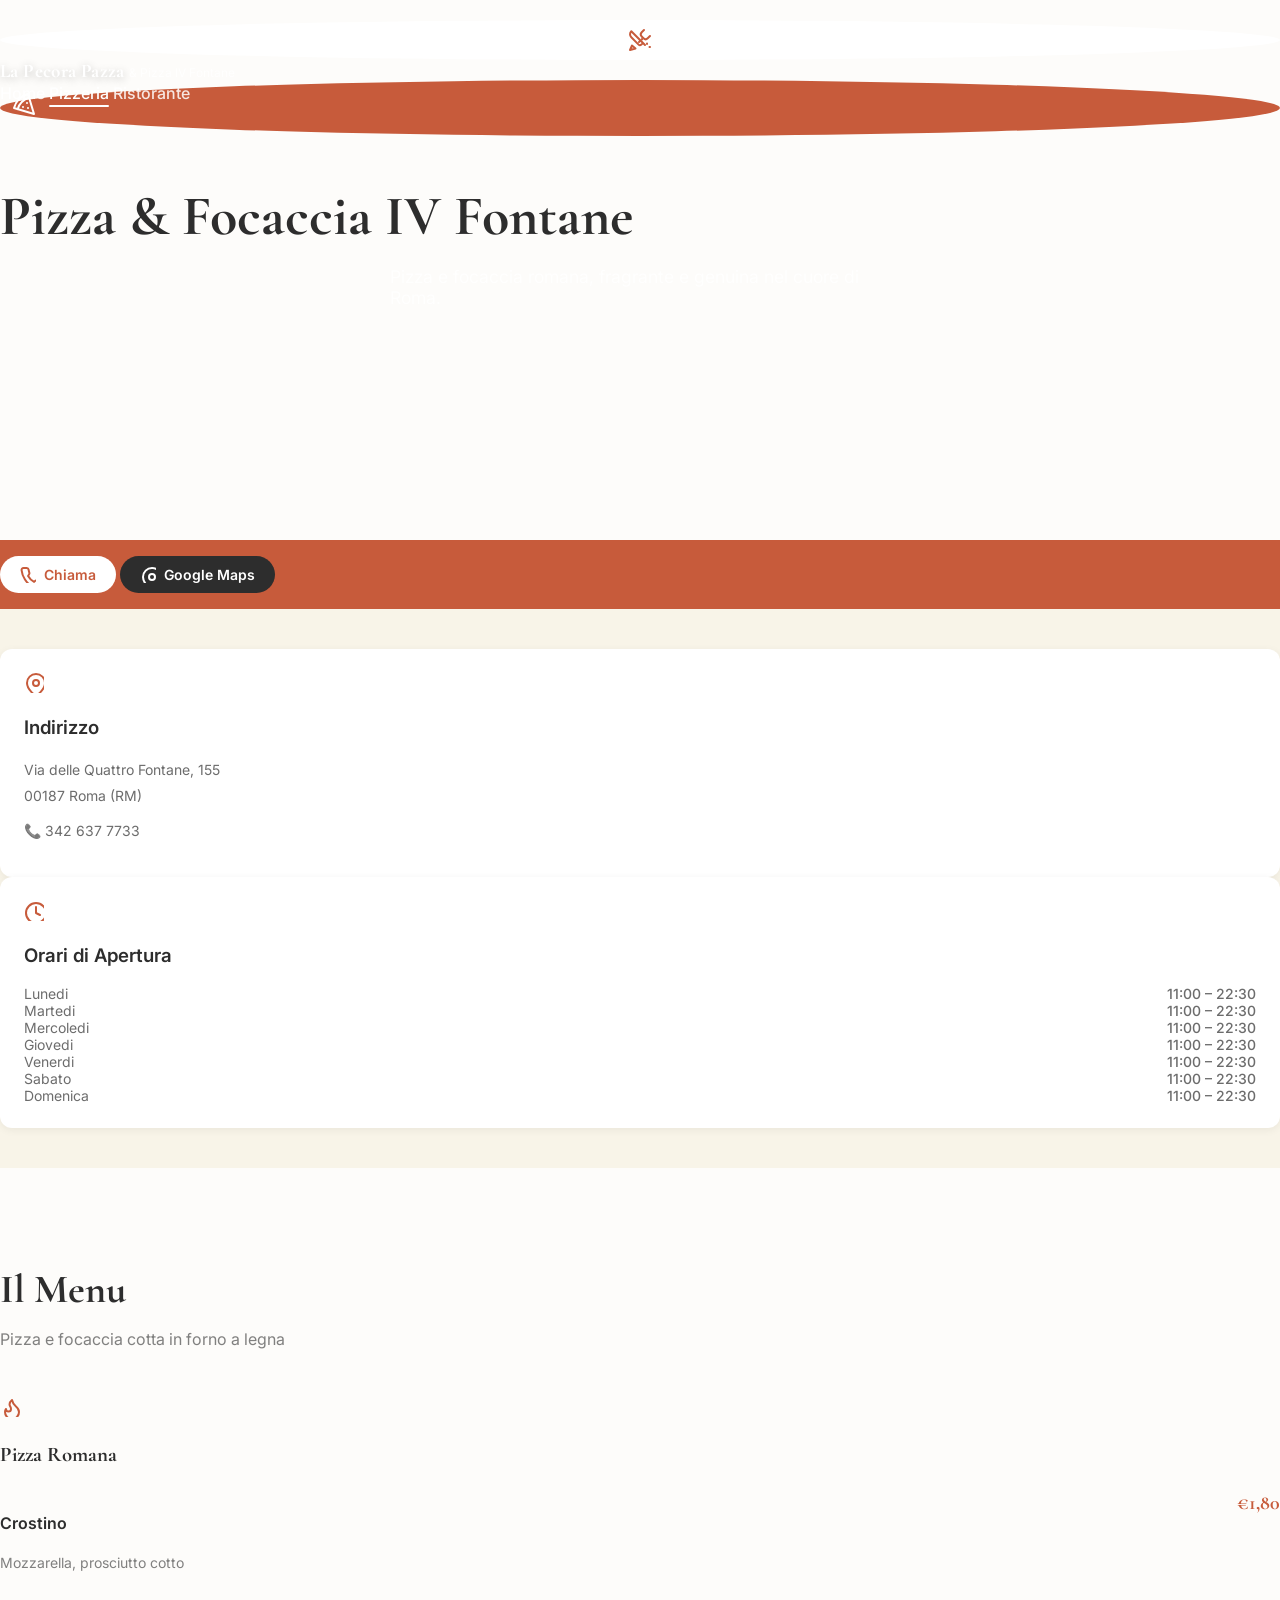
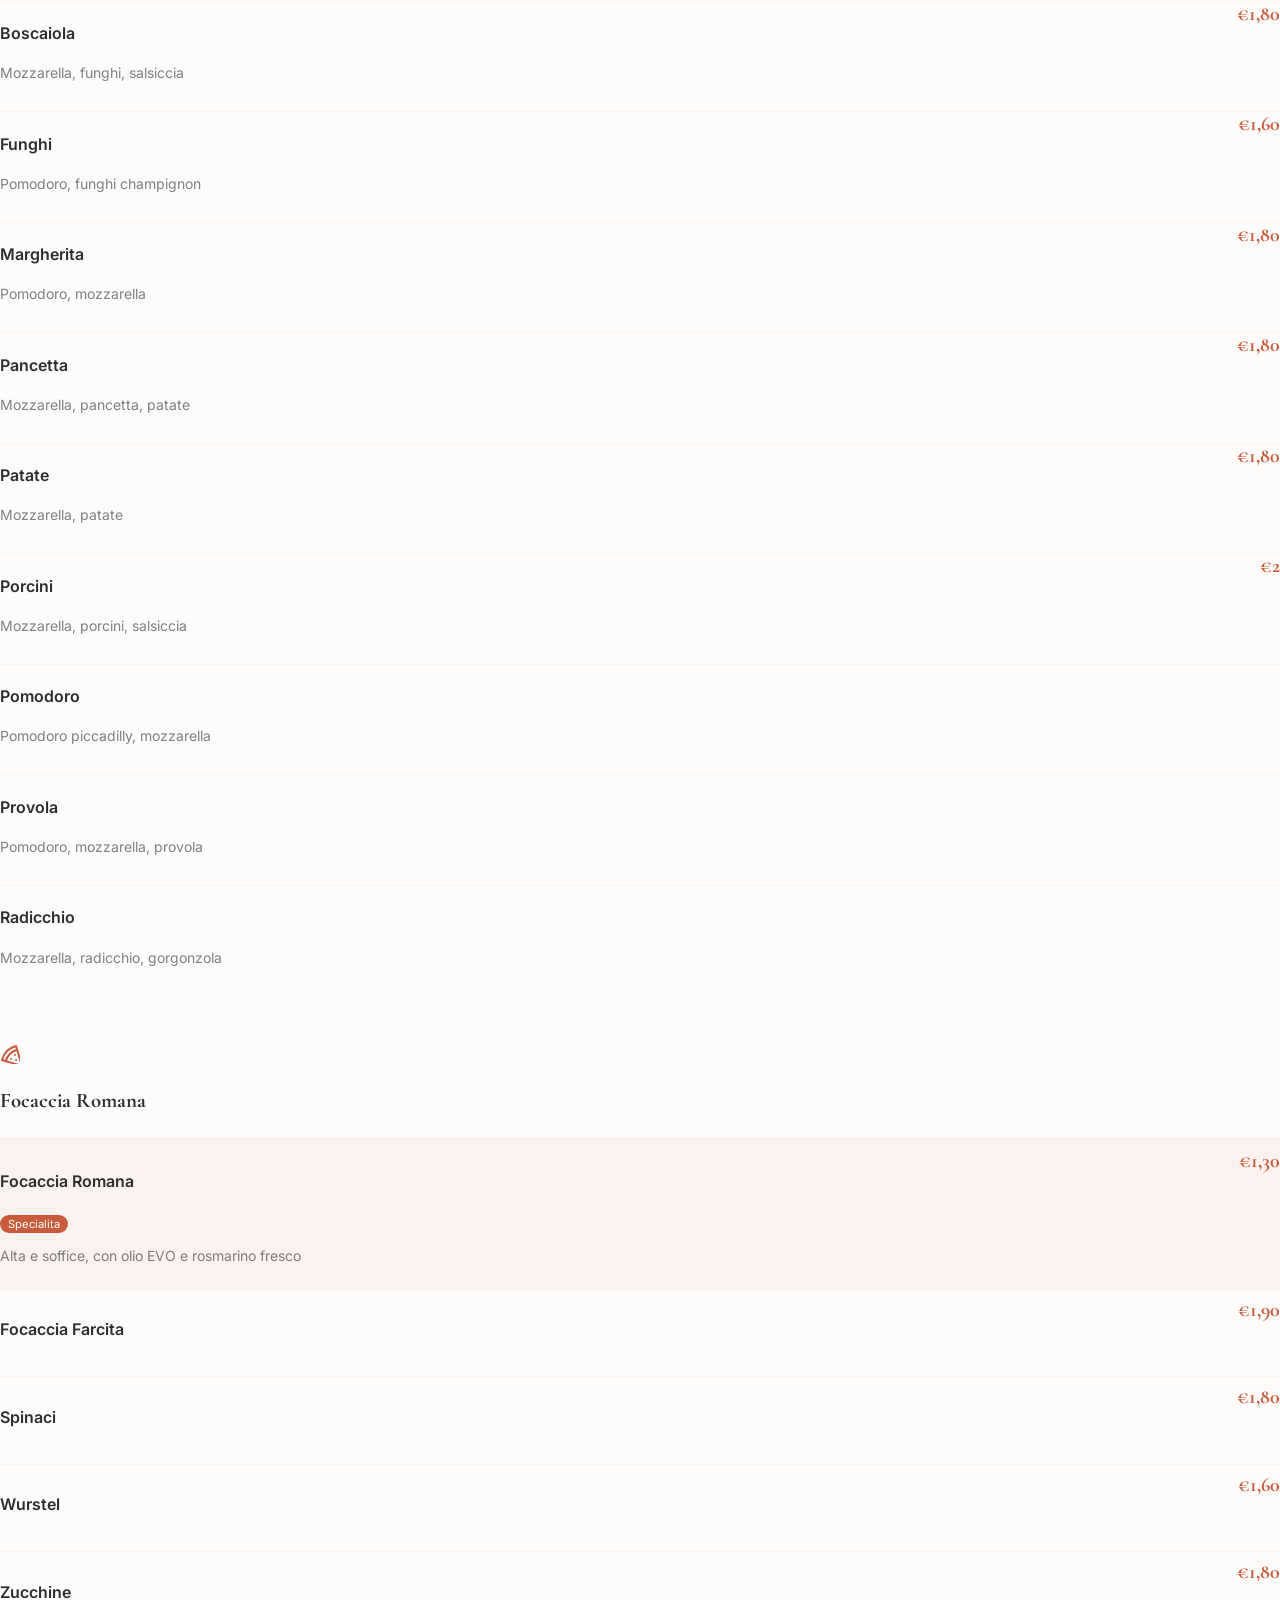
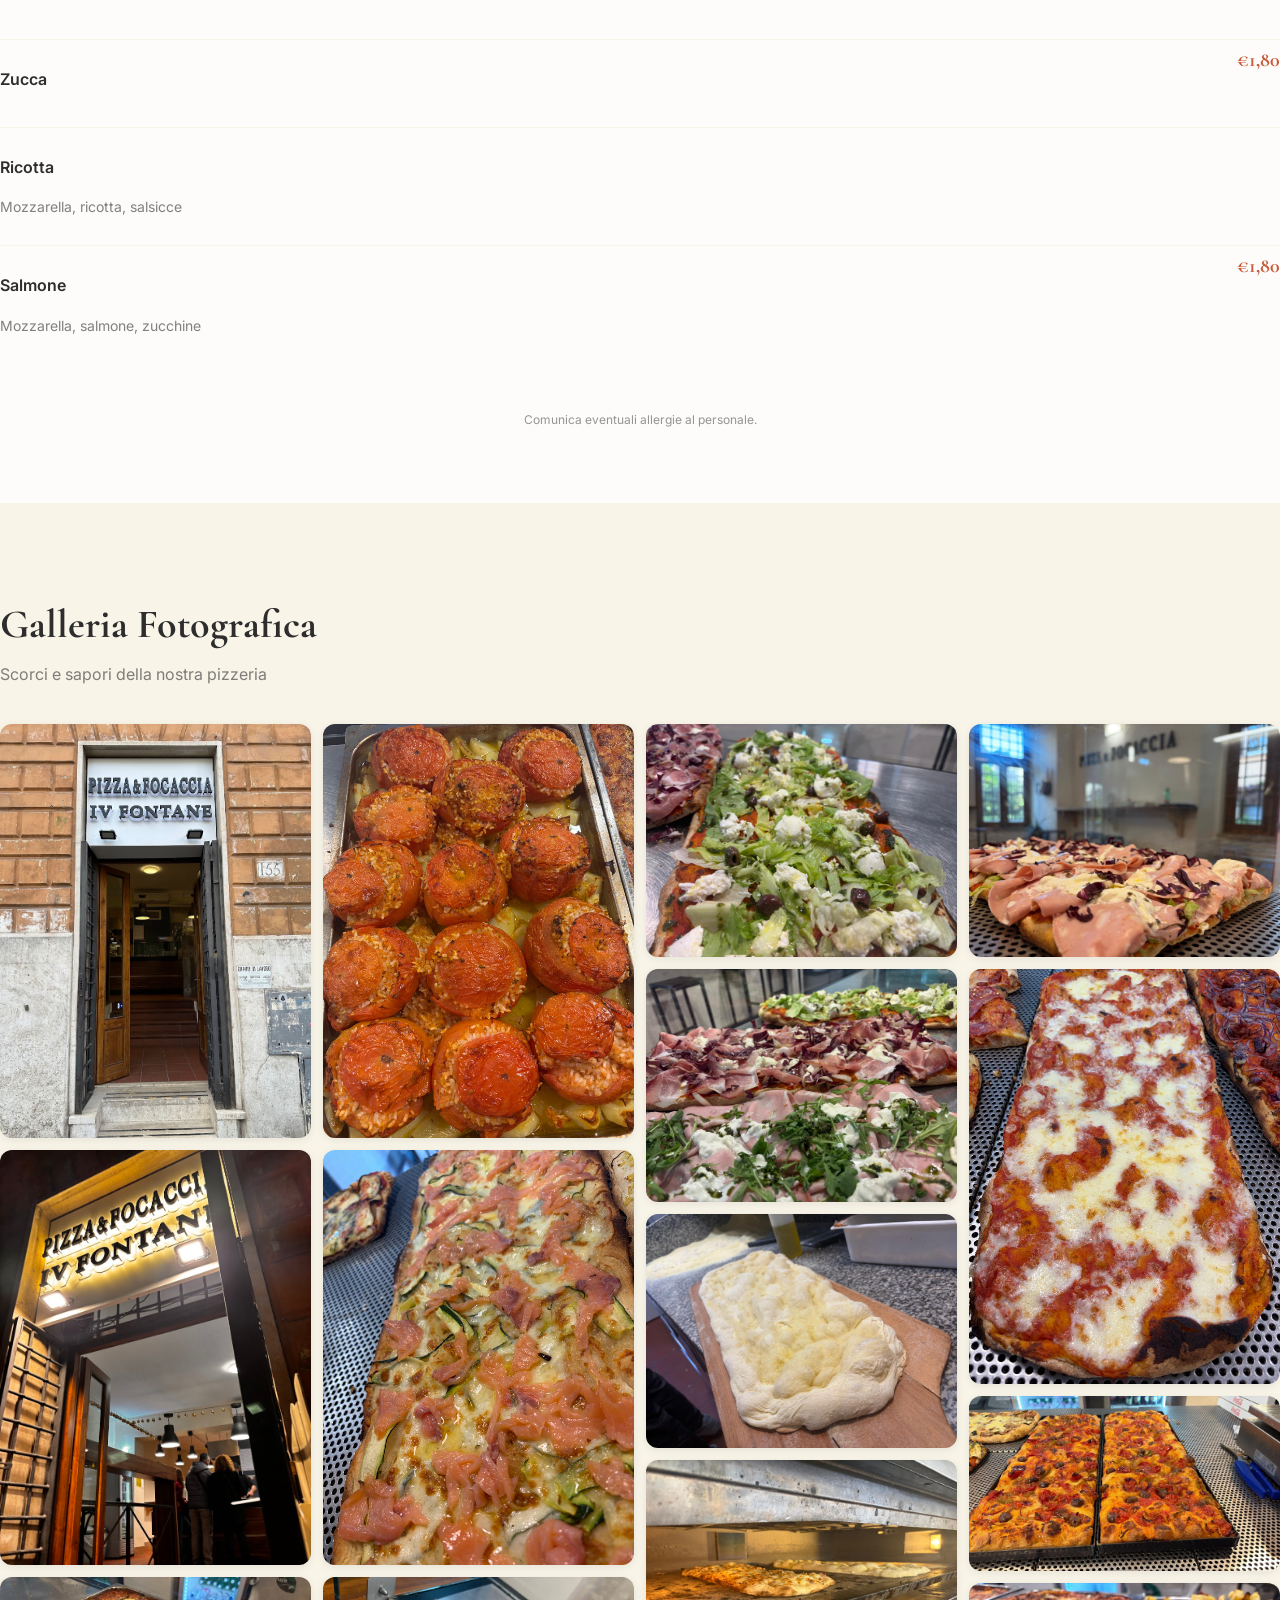
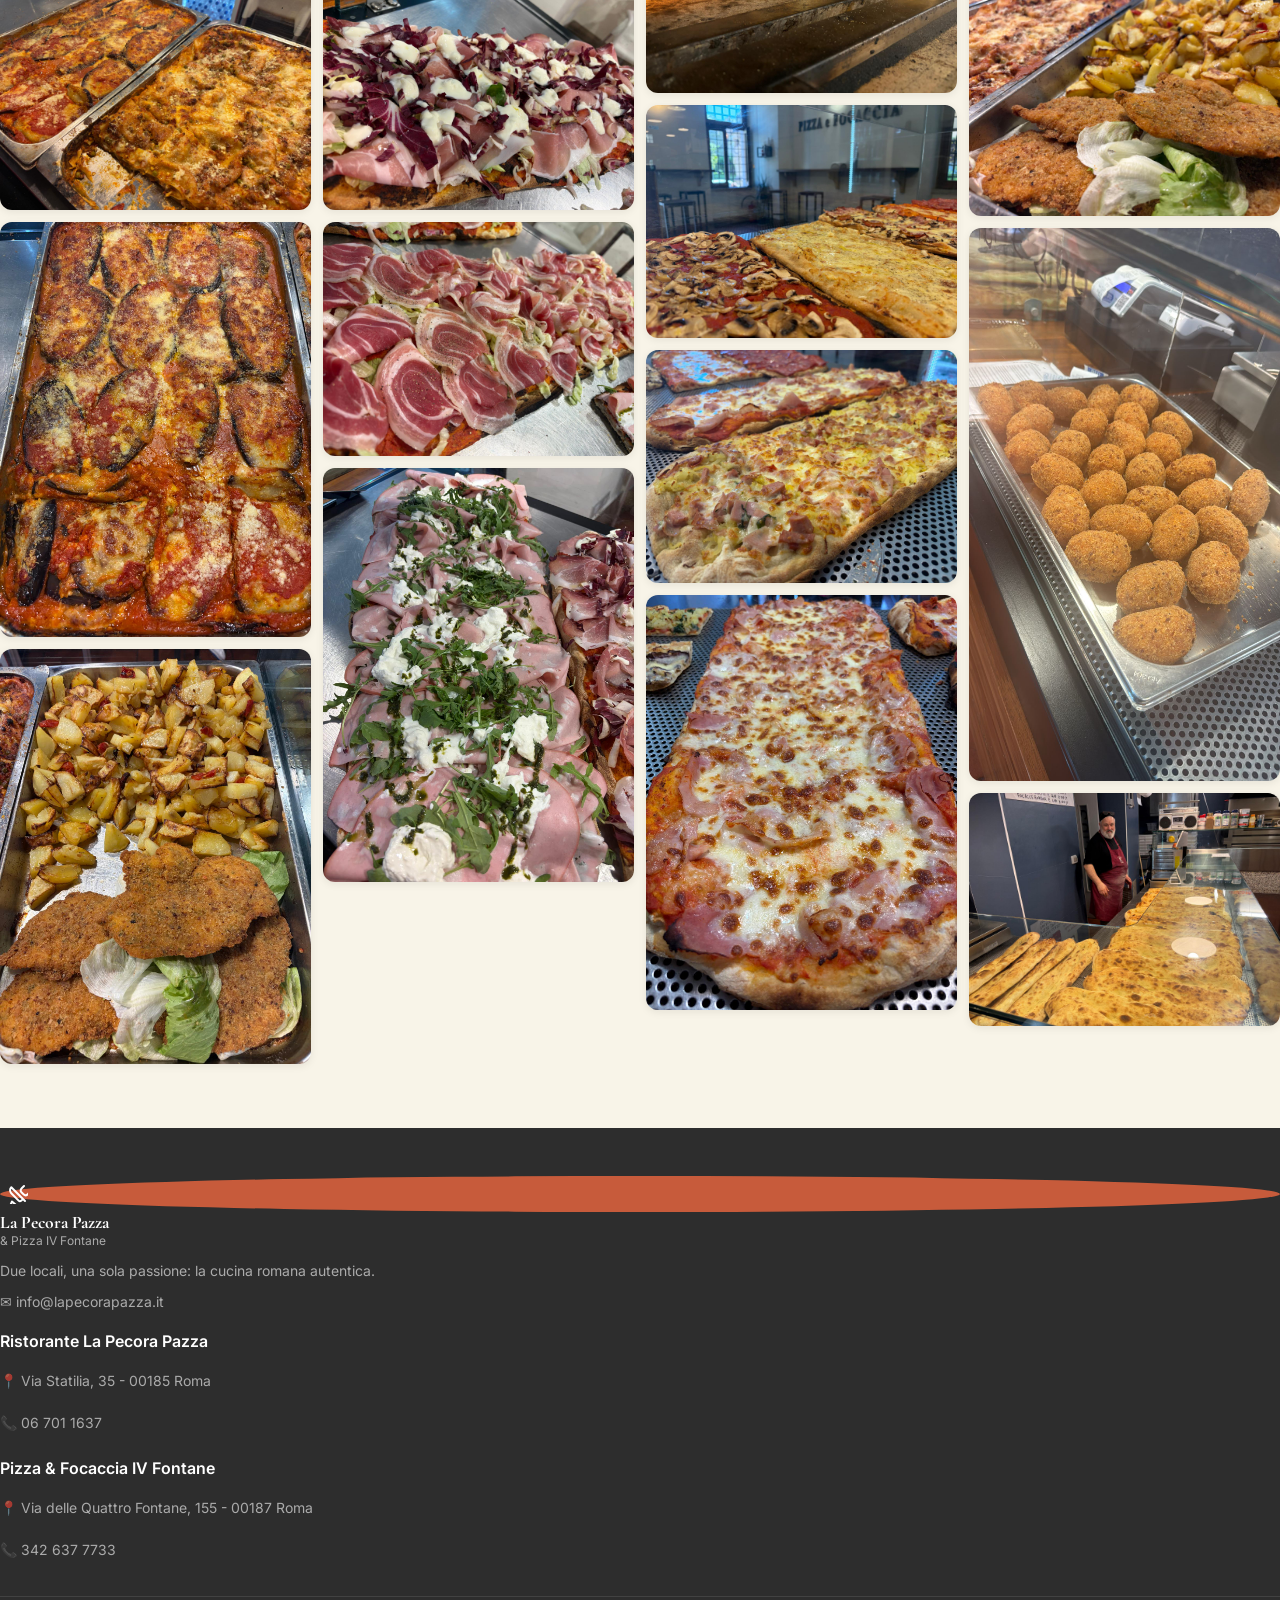
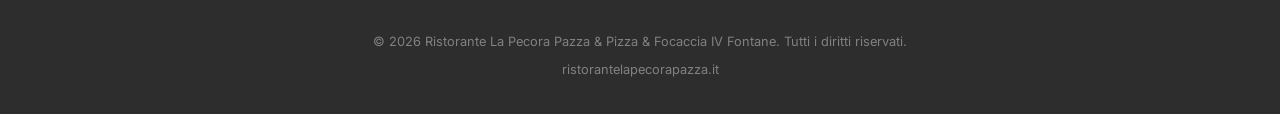
==== pizzeria.html @ 31a7fed6 "Add files via upload" ====
<!DOCTYPE html>
<html lang="it">
<head>
  <meta charset="UTF-8" />
  <meta name="viewport" content="width=device-width, initial-scale=1.0" />
  <meta name="description" content="Pizza & Focaccia IV Fontane - Pizza e focaccia romana nel cuore di Roma, Via delle Quattro Fontane." />
  <title>Pizza & Focaccia IV Fontane - Pizzeria a Roma</title>
  <link rel="preconnect" href="https://fonts.googleapis.com">
  <link rel="preconnect" href="https://fonts.gstatic.com" crossorigin>
  <link href="https://fonts.googleapis.com/css2?family=Cormorant+Garamond:ital,wght@0,400;0,500;0,600;0,700;1,400&family=Inter:wght@300;400;500;600&display=swap" rel="stylesheet">
  <script src="https://cdn.tailwindcss.com"></script>
  <link rel="stylesheet" href="styles.css">

  <style>
    /* Lightbox */
    #lightbox {
      display: none;
      position: fixed;
      inset: 0;
      z-index: 1000;
      background: rgba(0,0,0,0.92);
      align-items: center;
      justify-content: center;
    }
    #lightbox.active { display: flex; }
    #lightbox img {
      max-width: 90vw;
      max-height: 88vh;
      object-fit: contain;
      border-radius: 8px;
      box-shadow: 0 8px 48px rgba(0,0,0,0.6);
      user-select: none;
    }
    #lightbox-close {
      position: absolute;
      top: 20px; right: 24px;
      background: rgba(255,255,255,0.12);
      border: none;
      color: #fff;
      font-size: 1.8rem;
      line-height: 1;
      width: 44px; height: 44px;
      border-radius: 50%;
      cursor: pointer;
      display: flex; align-items: center; justify-content: center;
      transition: background 0.2s;
    }
    #lightbox-close:hover { background: rgba(255,255,255,0.25); }
    #lightbox-prev, #lightbox-next {
      position: absolute;
      top: 50%; transform: translateY(-50%);
      background: rgba(255,255,255,0.12);
      border: none;
      color: #fff;
      font-size: 1.5rem;
      width: 48px; height: 48px;
      border-radius: 50%;
      cursor: pointer;
      display: flex; align-items: center; justify-content: center;
      transition: background 0.2s;
    }
    #lightbox-prev:hover, #lightbox-next:hover { background: rgba(255,255,255,0.25); }
    #lightbox-prev { left: 16px; }
    #lightbox-next { right: 16px; }
    #lightbox-counter {
      position: absolute;
      bottom: 20px; left: 50%; transform: translateX(-50%);
      color: rgba(255,255,255,0.6);
      font-size: 0.85rem;
      font-family: 'Inter', sans-serif;
    }
    .gallery-item { cursor: pointer; }
  </style>
</head>
<body class="flex flex-col min-h-screen">

  <!-- LIGHTBOX -->
  <div id="lightbox" role="dialog" aria-modal="true" aria-label="Immagine ingrandita">
    <button id="lightbox-close" aria-label="Chiudi">&#x2715;</button>
    <button id="lightbox-prev" aria-label="Precedente">&#8592;</button>
    <img id="lightbox-img" src="" alt="Foto galleria pizzeria" />
    <button id="lightbox-next" aria-label="Successiva">&#8594;</button>
    <span id="lightbox-counter"></span>
  </div>

  <!-- HEADER -->
  <header id="site-header">
    <div class="max-w-7xl mx-auto px-4 sm:px-6 lg:px-8">
      <div class="flex items-center justify-between">
        <a href="index.html" class="flex items-center gap-3" style="text-decoration:none;">
          <div class="logo-icon">
            <svg xmlns="http://www.w3.org/2000/svg" width="24" height="24" viewBox="0 0 24 24" fill="none" stroke="currentColor" stroke-width="2" stroke-linecap="round" stroke-linejoin="round"><path d="m16 2-2.3 2.3a3 3 0 0 0 0 4.2l1.8 1.8a3 3 0 0 0 4.2 0L22 8"/><path d="M15 15 3.3 3.3a4.2 4.2 0 0 0 0 6l7.3 7.3c.7.7 2 .7 2.8 0L15 15Zm0 0 2 2"/><path d="m2 22 5.5-1.5L4 17.5 2 22Z"/><path d="M14 11.5V11"/><path d="M19 16v-.5"/><path d="M22 19h-.5"/><path d="m12 13-1 1"/></svg>
          </div>
          <div class="flex flex-col">
            <span class="header-logo-text">La Pecora Pazza</span>
            <span class="header-logo-sub">& Pizza IV Fontane</span>
          </div>
        </a>
        <nav id="desktop-nav" class="flex items-center gap-8">
          <a href="index.html" class="nav-link">Home</a>
          <a href="pizzeria.html" class="nav-link active">Pizzeria</a>
          <a href="ristorante.html" class="nav-link">Ristorante</a>
        </nav>
        <button id="menu-toggle" aria-label="Menu">
          <svg id="icon-menu" xmlns="http://www.w3.org/2000/svg" width="24" height="24" fill="none" stroke="currentColor" stroke-width="2" stroke-linecap="round" stroke-linejoin="round"><line x1="3" y1="12" x2="21" y2="12"/><line x1="3" y1="6" x2="21" y2="6"/><line x1="3" y1="18" x2="21" y2="18"/></svg>
          <svg id="icon-close" xmlns="http://www.w3.org/2000/svg" width="24" height="24" fill="none" stroke="currentColor" stroke-width="2" stroke-linecap="round" stroke-linejoin="round" style="display:none;"><line x1="18" y1="6" x2="6" y2="18"/><line x1="6" y1="6" x2="18" y2="18"/></svg>
        </button>
      </div>
      <div id="mobile-menu">
        <a href="index.html" class="mobile-nav-link">Home</a>
        <a href="pizzeria.html" class="mobile-nav-link active">Pizzeria</a>
        <a href="ristorante.html" class="mobile-nav-link">Ristorante</a>
      </div>
    </div>
  </header>

  <main class="flex-1">

    <!-- HERO -->
    <section class="relative flex items-center justify-center overflow-hidden" style="min-height:60vh;">
      <div class="absolute inset-0" style="background-image:url('pizzeria_header.jpeg'); background-size:cover; background-position:center;">
        <div class="absolute inset-0" style="background:linear-gradient(to bottom, rgba(0,0,0,0.6), rgba(0,0,0,0.4), rgba(0,0,0,0.7));"></div>
      </div>
      <div class="relative z-10 max-w-4xl mx-auto px-4 text-center text-white" style="padding-top:80px;">
        <div class="flex justify-center" style="margin-bottom:16px;">
          <div style="padding:12px; border-radius:50%; background:var(--color-terracotta);">
            <svg xmlns="http://www.w3.org/2000/svg" width="28" height="28" fill="none" stroke="#fff" stroke-width="2" stroke-linecap="round" stroke-linejoin="round"><path d="M15 11h.01"/><path d="M11 15h.01"/><path d="M16 16h.01"/><path d="m2 16 20 6-6-20A20 20 0 0 0 2 16"/><path d="M5.71 17.11a17.04 17.04 0 0 1 11.4-11.4"/></svg>
          </div>
        </div>
        <h1 class="font-serif" style="font-size:clamp(2rem,5vw,3.5rem); font-weight:700; margin-bottom:16px;">
          Pizza & Focaccia IV Fontane
        </h1>
        <p style="font-size:1.1rem; color:rgba(255,255,255,0.8); max-width:500px; margin:0 auto;">
          Pizza e focaccia romana, fragrante e genuina nel cuore di Roma.
        </p>
      </div>
    </section>

    <!-- CTA BAR -->
    <div class="cta-bar-terracotta">
      <div class="max-w-7xl mx-auto px-4 flex flex-wrap justify-center gap-3">
        <a href="tel:+393426377733" class="btn-white-terracotta">
          <svg xmlns="http://www.w3.org/2000/svg" width="16" height="16" fill="none" stroke="currentColor" stroke-width="2" stroke-linecap="round" stroke-linejoin="round"><path d="M22 16.92v3a2 2 0 0 1-2.18 2 19.79 19.79 0 0 1-8.63-3.07A19.5 19.5 0 0 1 4.69 12 19.79 19.79 0 0 1 1.61 3.38 2 2 0 0 1 3.6 1h3a2 2 0 0 1 2 1.72 12.84 12.84 0 0 0 .7 2.81 2 2 0 0 1-.45 2.11L8.09 8.91a16 16 0 0 0 6 6l.79-.79a2 2 0 0 1 2.11-.45 12.84 12.84 0 0 0 2.81.7A2 2 0 0 1 22 16.92z"/></svg>
          Chiama
        </a>
        <a href="https://share.google/r3kyGWiolQB4lEttc" target="_blank" rel="noopener noreferrer" class="btn-dark">
          <svg xmlns="http://www.w3.org/2000/svg" width="16" height="16" fill="none" stroke="currentColor" stroke-width="2" stroke-linecap="round" stroke-linejoin="round"><path d="M21 10c0 7-9 13-9 13s-9-6-9-13a9 9 0 0 1 18 0z"/><circle cx="12" cy="10" r="3"/></svg>
          Google Maps
        </a>
      </div>
    </div>

    <!-- INFO -->
    <section style="padding:40px 0; background:var(--color-cream);">
      <div class="max-w-4xl mx-auto px-4">
        <div class="grid sm:grid-cols-2 gap-6">
          <div class="info-card">
            <div class="flex items-center gap-3" style="margin-bottom:12px;">
              <svg xmlns="http://www.w3.org/2000/svg" width="20" height="20" fill="none" stroke="var(--color-terracotta)" stroke-width="2" stroke-linecap="round" stroke-linejoin="round"><path d="M21 10c0 7-9 13-9 13s-9-6-9-13a9 9 0 0 1 18 0z"/><circle cx="12" cy="10" r="3"/></svg>
              <h3 style="font-weight:600; color:var(--color-charcoal);">Indirizzo</h3>
            </div>
            <p style="color:rgba(45,45,45,0.7); font-size:0.875rem; line-height:1.8;">
              Via delle Quattro Fontane, 155<br>00187 Roma (RM)
            </p>
            <p style="color:rgba(45,45,45,0.7); font-size:0.875rem; margin-top:8px;">
              &#128222; 342 637 7733
            </p>
          </div>
          <div class="info-card">
            <div class="flex items-center gap-3" style="margin-bottom:12px;">
              <svg xmlns="http://www.w3.org/2000/svg" width="20" height="20" fill="none" stroke="var(--color-terracotta)" stroke-width="2" stroke-linecap="round" stroke-linejoin="round"><circle cx="12" cy="12" r="10"/><polyline points="12 6 12 12 16 14"/></svg>
              <h3 style="font-weight:600; color:var(--color-charcoal);">Orari di Apertura</h3>
            </div>
            <div style="font-size:0.875rem;">
              <div class="orari-row"><span>Lunedi</span><span style="font-weight:500;">11:00 – 22:30</span></div>
              <div class="orari-row"><span>Martedi</span><span style="font-weight:500;">11:00 – 22:30</span></div>
              <div class="orari-row"><span>Mercoledi</span><span style="font-weight:500;">11:00 – 22:30</span></div>
              <div class="orari-row"><span>Giovedi</span><span style="font-weight:500;">11:00 – 22:30</span></div>
              <div class="orari-row"><span>Venerdi</span><span style="font-weight:500;">11:00 – 22:30</span></div>
              <div class="orari-row"><span>Sabato</span><span style="font-weight:500;">11:00 – 22:30</span></div>
              <div class="orari-row"><span>Domenica</span><span style="font-weight:500;">11:00 – 22:30</span></div>
            </div>
          </div>
        </div>
      </div>
    </section>

    <!-- MENU -->
    <section style="padding:64px 0;">
      <div class="max-w-4xl mx-auto px-4">
        <div class="text-center" style="margin-bottom:48px;">
          <h2 class="font-serif" style="font-size:clamp(1.8rem,4vw,2.5rem); font-weight:700; color:var(--color-charcoal); margin-bottom:8px;">Il Menu</h2>
          <p style="color:rgba(45,45,45,0.6);">Pizza e focaccia cotta in forno a legna</p>
        </div>

        <!-- Pizze Classiche -->
        <div style="margin-bottom:48px;">
          <div class="flex items-center gap-2" style="margin-bottom:24px;">
            <svg xmlns="http://www.w3.org/2000/svg" width="20" height="20" fill="none" stroke="var(--color-terracotta)" stroke-width="2" stroke-linecap="round" stroke-linejoin="round"><path d="M8.5 14.5A2.5 2.5 0 0 0 11 12c0-1.38-.5-2-1-3-1.072-2.143-.224-4.054 2-6 .5 2.5 2 4.9 4 6.5 2 1.6 3 3.5 3 5.5a7 7 0 1 1-14 0c0-1.153.433-2.294 1-3a2.5 2.5 0 0 0 2.5 2.5z"/></svg>
            <h3 class="font-serif" style="font-size:1.3rem; font-weight:700; color:var(--color-charcoal);">Pizza Romana</h3>
          </div>
          <div style="display:flex; flex-direction:column; gap:0;">
            <div class="menu-item"><div style="flex:1; padding-right:16px;"><h4 style="font-weight:600; color:var(--color-charcoal);">Crostino</h4><p style="color:rgba(45,45,45,0.6); font-size:0.875rem;">Mozzarella, prosciutto cotto</p></div><span class="menu-price-terracotta">€1,80</span></div>
            <div class="menu-item"><div style="flex:1; padding-right:16px;"><h4 style="font-weight:600; color:var(--color-charcoal);">Boscaiola</h4><p style="color:rgba(45,45,45,0.6); font-size:0.875rem;">Mozzarella, funghi, salsiccia</p></div><span class="menu-price-terracotta">€1,80</span></div>
            <div class="menu-item"><div style="flex:1; padding-right:16px;"><h4 style="font-weight:600; color:var(--color-charcoal);">Funghi</h4><p style="color:rgba(45,45,45,0.6); font-size:0.875rem;">Pomodoro, funghi champignon</p></div><span class="menu-price-terracotta">€1,60</span></div>
            <div class="menu-item"><div style="flex:1; padding-right:16px;"><h4 style="font-weight:600; color:var(--color-charcoal);">Margherita</h4><p style="color:rgba(45,45,45,0.6); font-size:0.875rem;">Pomodoro, mozzarella</p></div><span class="menu-price-terracotta">€1,80</span></div>
            <div class="menu-item"><div style="flex:1; padding-right:16px;"><h4 style="font-weight:600; color:var(--color-charcoal);">Pancetta</h4><p style="color:rgba(45,45,45,0.6); font-size:0.875rem;">Mozzarella, pancetta, patate</p></div><span class="menu-price-terracotta">€1,80</span></div>
            <div class="menu-item"><div style="flex:1; padding-right:16px;"><h4 style="font-weight:600; color:var(--color-charcoal);">Patate</h4><p style="color:rgba(45,45,45,0.6); font-size:0.875rem;">Mozzarella, patate</p></div><span class="menu-price-terracotta">€1,80</span></div>
            <div class="menu-item"><div style="flex:1; padding-right:16px;"><h4 style="font-weight:600; color:var(--color-charcoal);">Porcini</h4><p style="color:rgba(45,45,45,0.6); font-size:0.875rem;">Mozzarella, porcini, salsiccia</p></div><span class="menu-price-terracotta">€2</span></div>
            <div class="menu-item"><div style="flex:1; padding-right:16px;"><h4 style="font-weight:600; color:var(--color-charcoal);">Pomodoro</h4><p style="color:rgba(45,45,45,0.6); font-size:0.875rem;">Pomodoro piccadilly, mozzarella</p></div><span class="menu-price-terracotta"></span></div>
            <div class="menu-item"><div style="flex:1; padding-right:16px;"><h4 style="font-weight:600; color:var(--color-charcoal);">Provola</h4><p style="color:rgba(45,45,45,0.6); font-size:0.875rem;">Pomodoro, mozzarella, provola</p></div><span class="menu-price-terracotta"></span></div>
            <div class="menu-item" style="border-bottom:none;"><div style="flex:1; padding-right:16px;"><h4 style="font-weight:600; color:var(--color-charcoal);">Radicchio</h4><p style="color:rgba(45,45,45,0.6); font-size:0.875rem;">Mozzarella, radicchio, gorgonzola</p></div><span class="menu-price-terracotta"></span></div>
          </div>
        </div>

        <!-- Focaccia Romana -->
        <div style="margin-bottom:48px;">
          <div class="flex items-center gap-2" style="margin-bottom:24px;">
            <svg xmlns="http://www.w3.org/2000/svg" width="20" height="20" fill="none" stroke="var(--color-terracotta)" stroke-width="2" stroke-linecap="round" stroke-linejoin="round"><path d="M15 11h.01"/><path d="M11 15h.01"/><path d="M16 16h.01"/><path d="m2 16 20 6-6-20A20 20 0 0 0 2 16"/><path d="M5.71 17.11a17.04 17.04 0 0 1 11.4-11.4"/></svg>
            <h3 class="font-serif" style="font-size:1.3rem; font-weight:700; color:var(--color-charcoal);">Focaccia Romana</h3>
          </div>
          <div style="display:flex; flex-direction:column; gap:8px;">
            <div class="menu-item-highlight terracotta-bg">
              <div style="flex:1; padding-right:16px;">
                <div class="flex items-center gap-2" style="margin-bottom:2px;"><h4 style="font-weight:600; color:var(--color-charcoal);">Focaccia Romana</h4><span class="badge-terracotta">Specialita</span></div>
                <p style="color:rgba(45,45,45,0.6); font-size:0.875rem;">Alta e soffice, con olio EVO e rosmarino fresco</p>
              </div>
              <span class="menu-price-terracotta">€1,30</span>
            </div>
            <div class="menu-item"><div style="flex:1; padding-right:16px;"><h4 style="font-weight:600; color:var(--color-charcoal);">Focaccia Farcita</h4><p style="color:rgba(45,45,45,0.6); font-size:0.875rem;"></p></div><span class="menu-price-terracotta">€1,90</span></div>
            <div class="menu-item"><div style="flex:1; padding-right:16px;"><h4 style="font-weight:600; color:var(--color-charcoal);">Spinaci</h4><p style="color:rgba(45,45,45,0.6); font-size:0.875rem;"></p></div><span class="menu-price-terracotta">€1,80</span></div>
            <div class="menu-item"><div style="flex:1; padding-right:16px;"><h4 style="font-weight:600; color:var(--color-charcoal);">Wurstel</h4><p style="color:rgba(45,45,45,0.6); font-size:0.875rem;"></p></div><span class="menu-price-terracotta">€1,60</span></div>
            <div class="menu-item"><div style="flex:1; padding-right:16px;"><h4 style="font-weight:600; color:var(--color-charcoal);">Zucchine</h4><p style="color:rgba(45,45,45,0.6); font-size:0.875rem;"></p></div><span class="menu-price-terracotta">€1,80</span></div>
            <div class="menu-item"><div style="flex:1; padding-right:16px;"><h4 style="font-weight:600; color:var(--color-charcoal);">Zucca</h4><p style="color:rgba(45,45,45,0.6); font-size:0.875rem;"></p></div><span class="menu-price-terracotta">€1,80</span></div>
            <div class="menu-item"><div style="flex:1; padding-right:16px;"><h4 style="font-weight:600; color:var(--color-charcoal);">Ricotta</h4><p style="color:rgba(45,45,45,0.6); font-size:0.875rem;">Mozzarella, ricotta, salsicce</p></div><span class="menu-price-terracotta"></span></div>
            <div class="menu-item" style="border-bottom:none;"><div style="flex:1; padding-right:16px;"><h4 style="font-weight:600; color:var(--color-charcoal);">Salmone</h4><p style="color:rgba(45,45,45,0.6); font-size:0.875rem;">Mozzarella, salmone, zucchine</p></div><span class="menu-price-terracotta">€1,80</span></div>
          </div>
        </div>

       

        <p style="text-align:center; color:rgba(45,45,45,0.5); margin-top:40px; font-size:0.75rem;">
          Comunica eventuali allergie al personale.
        </p>
      </div>
    </section>

    <!-- PHOTO GALLERY -->
    <section style="padding:64px 0; background:var(--color-cream);">
      <div class="max-w-6xl mx-auto px-4 sm:px-6 lg:px-8">
        <div class="text-center" style="margin-bottom:40px;">
          <h2 class="font-serif" style="font-size:clamp(1.8rem,4vw,2.5rem); font-weight:700; color:var(--color-charcoal); margin-bottom:8px;">
            Galleria Fotografica
          </h2>
          <p style="color:rgba(45,45,45,0.6);">Scorci e sapori della nostra pizzeria</p>
        </div>

        <div class="gallery-grid" id="gallery">
          <div class="gallery-item" data-index="0"><img src="pizzeria_1.jpeg" alt="Pizzeria IV Fontane - foto 1" loading="lazy"></div>
          <div class="gallery-item" data-index="1"><img src="pizzeria_2.jpeg" alt="Pizzeria IV Fontane - foto 2" loading="lazy"></div>
          <div class="gallery-item" data-index="2"><img src="pizzeria_3.jpeg" alt="Pizzeria IV Fontane - foto 3" loading="lazy"></div>
          <div class="gallery-item" data-index="3"><img src="pizzeria_4.jpeg" alt="Pizzeria IV Fontane - foto 4" loading="lazy"></div>
          <div class="gallery-item" data-index="4"><img src="pizzeria_5.jpeg" alt="Pizzeria IV Fontane - foto 5" loading="lazy"></div>
          <div class="gallery-item" data-index="5"><img src="pizzeria_6.jpeg" alt="Pizzeria IV Fontane - foto 6" loading="lazy"></div>
          <div class="gallery-item" data-index="6"><img src="pizzeria_7.jpeg" alt="Pizzeria IV Fontane - foto 7" loading="lazy"></div>
          <div class="gallery-item" data-index="7"><img src="pizzeria_8.jpeg" alt="Pizzeria IV Fontane - foto 8" loading="lazy"></div>
          <div class="gallery-item" data-index="8"><img src="pizzeria_9.jpeg" alt="Pizzeria IV Fontane - foto 9" loading="lazy"></div>
          <div class="gallery-item" data-index="9"><img src="pizzeria_10.jpeg" alt="Pizzeria IV Fontane - foto 10" loading="lazy"></div>
          <div class="gallery-item" data-index="10"><img src="pizzeria_11.jpeg" alt="Pizzeria IV Fontane - foto 11" loading="lazy"></div>
          <div class="gallery-item" data-index="11"><img src="pizzeria_12.jpeg" alt="Pizzeria IV Fontane - foto 12" loading="lazy"></div>
          <div class="gallery-item" data-index="12"><img src="pizzeria_13.jpeg" alt="Pizzeria IV Fontane - foto 13" loading="lazy"></div>
          <div class="gallery-item" data-index="13"><img src="pizzeria_14.jpeg" alt="Pizzeria IV Fontane - foto 14" loading="lazy"></div>
          <div class="gallery-item" data-index="14"><img src="pizzeria_15.jpeg" alt="Pizzeria IV Fontane - foto 15" loading="lazy"></div>
          <div class="gallery-item" data-index="15"><img src="pizzeria_16.jpeg" alt="Pizzeria IV Fontane - foto 16" loading="lazy"></div>
          <div class="gallery-item" data-index="16"><img src="pizzeria_17.jpeg" alt="Pizzeria IV Fontane - foto 17" loading="lazy"></div>
          <div class="gallery-item" data-index="17"><img src="pizzeria_18.jpeg" alt="Pizzeria IV Fontane - foto 18" loading="lazy"></div>
          <div class="gallery-item" data-index="18"><img src="pizzeria_19.jpeg" alt="Pizzeria IV Fontane - foto 19" loading="lazy"></div>
          <div class="gallery-item" data-index="19"><img src="pizzeria_20.jpeg" alt="Pizzeria IV Fontane - foto 20" loading="lazy"></div>
          <div class="gallery-item" data-index="20"><img src="pizzeria_21.jpeg" alt="Pizzeria IV Fontane - foto 21" loading="lazy"></div>
          <div class="gallery-item" data-index="21"><img src="pizzeria_22.jpeg" alt="Pizzeria IV Fontane - foto 22" loading="lazy"></div>
          <div class="gallery-item" data-index="22"><img src="pizzeria_23.jpeg" alt="Pizzeria IV Fontane - foto 23" loading="lazy"></div>
        </div>
      </div>
    </section>

  </main>

  <!-- FOOTER -->
  <footer style="padding:48px 0 24px;">
    <div class="max-w-7xl mx-auto px-4 sm:px-6 lg:px-8">
      <div class="grid md:grid-cols-3 gap-8" style="margin-bottom:32px;">
        <div>
          <a href="index.html" class="flex items-center gap-3" style="text-decoration:none; margin-bottom:16px;">
            <div style="padding:8px; border-radius:50%; background:var(--color-terracotta); display:flex;">
              <svg xmlns="http://www.w3.org/2000/svg" width="20" height="20" fill="none" stroke="#fff" stroke-width="2" stroke-linecap="round" stroke-linejoin="round"><path d="m16 2-2.3 2.3a3 3 0 0 0 0 4.2l1.8 1.8a3 3 0 0 0 4.2 0L22 8"/><path d="M15 15 3.3 3.3a4.2 4.2 0 0 0 0 6l7.3 7.3c.7.7 2 .7 2.8 0L15 15Zm0 0 2 2"/><path d="m2 22 5.5-1.5L4 17.5 2 22Z"/></svg>
            </div>
            <div>
              <div class="font-serif" style="font-size:1.1rem; font-weight:700; color:#fff;">La Pecora Pazza</div>
              <div style="font-size:0.75rem; color:rgba(255,255,255,0.6);">& Pizza IV Fontane</div>
            </div>
          </a>
          <p style="color:rgba(255,255,255,0.6); font-size:0.875rem; margin-bottom:8px;">Due locali, una sola passione: la cucina romana autentica.</p>
          <p style="color:rgba(255,255,255,0.6); font-size:0.875rem;">&#9993; info@lapecorapazza.it</p>
        </div>
        <div>
          <h4 style="font-weight:600; color:#fff; margin-bottom:16px;">Ristorante La Pecora Pazza</h4>
          <div style="color:rgba(255,255,255,0.6); font-size:0.875rem; line-height:2;">
            <p>&#128205; Via Statilia, 35 - 00185 Roma</p>
            <p>&#128222; 06 701 1637</p>
          </div>
        </div>
        <div>
          <h4 style="font-weight:600; color:#fff; margin-bottom:16px;">Pizza & Focaccia IV Fontane</h4>
          <div style="color:rgba(255,255,255,0.6); font-size:0.875rem; line-height:2;">
            <p>&#128205; Via delle Quattro Fontane, 155 - 00187 Roma</p>
            <p>&#128222; 342 637 7733</p>
          </div>
        </div>
      </div>
      <div style="border-top:1px solid rgba(255,255,255,0.1); padding-top:24px; text-align:center; color:rgba(255,255,255,0.4); font-size:0.8rem;">
        <p>&copy; <span id="year"></span> Ristorante La Pecora Pazza & Pizza & Focaccia IV Fontane. Tutti i diritti riservati.</p>
        <p style="margin-top:4px;">ristorantelapecorapazza.it</p>
      </div>
    </div>
  </footer>

  <script>
    document.getElementById('year').textContent = new Date().getFullYear();

    // ── Lightbox ──────────────────────────────────────────────
    const images = Array.from(document.querySelectorAll('#gallery .gallery-item img'));
    const lightbox     = document.getElementById('lightbox');
    const lbImg        = document.getElementById('lightbox-img');
    const lbClose      = document.getElementById('lightbox-close');
    const lbPrev       = document.getElementById('lightbox-prev');
    const lbNext       = document.getElementById('lightbox-next');
    const lbCounter    = document.getElementById('lightbox-counter');
    let current = 0;

    function openLightbox(index) {
      current = index;
      lbImg.src = images[current].src;
      lbImg.alt = images[current].alt;
      lbCounter.textContent = (current + 1) + ' / ' + images.length;
      lightbox.classList.add('active');
      document.body.style.overflow = 'hidden';
    }

    function closeLightbox() {
      lightbox.classList.remove('active');
      document.body.style.overflow = '';
      lbImg.src = '';
    }

    function showPrev() {
      current = (current - 1 + images.length) % images.length;
      lbImg.src = images[current].src;
      lbImg.alt = images[current].alt;
      lbCounter.textContent = (current + 1) + ' / ' + images.length;
    }

    function showNext() {
      current = (current + 1) % images.length;
      lbImg.src = images[current].src;
      lbImg.alt = images[current].alt;
      lbCounter.textContent = (current + 1) + ' / ' + images.length;
    }

    // Attach click to each gallery item
    document.querySelectorAll('#gallery .gallery-item').forEach(function(item) {
      item.addEventListener('click', function() {
        openLightbox(parseInt(this.dataset.index));
      });
    });

    lbClose.addEventListener('click', closeLightbox);
    lbPrev.addEventListener('click', showPrev);
    lbNext.addEventListener('click', showNext);

    // Close on backdrop click
    lightbox.addEventListener('click', function(e) {
      if (e.target === lightbox) closeLightbox();
    });

    // Keyboard navigation
    document.addEventListener('keydown', function(e) {
      if (!lightbox.classList.contains('active')) return;
      if (e.key === 'Escape')       closeLightbox();
      if (e.key === 'ArrowLeft')    showPrev();
      if (e.key === 'ArrowRight')   showNext();
    });
  </script>

  <script src="nav.js"></script>
</body>
</html>
---- styles.css ----
:root {
  --color-terracotta: #C75B3B;
  --color-terracotta-dark: #A64A2E;
  --color-olive: #5A6F3C;
  --color-cream: #F8F4E8;
  --color-warm-white: #FDFCFA;
  --color-charcoal: #2D2D2D;
  --color-gold: #D4A853;
}

html { scroll-behavior: smooth; }

body {
  font-family: 'Inter', sans-serif;
  background-color: var(--color-warm-white);
  color: var(--color-charcoal);
  margin: 0;
}

.font-serif { font-family: 'Cormorant Garamond', serif; }

/* Scrollbar */
::-webkit-scrollbar { width: 8px; }
::-webkit-scrollbar-track { background: var(--color-cream); }
::-webkit-scrollbar-thumb { background: var(--color-terracotta); border-radius: 4px; }
::-webkit-scrollbar-thumb:hover { background: var(--color-terracotta-dark); }

/* Header */
#site-header {
  position: fixed;
  top: 0; left: 0; right: 0;
  z-index: 50;
  transition: background 0.3s, padding 0.3s, box-shadow 0.3s;
  padding: 20px 0;
  background: transparent;
}
#site-header.scrolled {
  background: var(--color-warm-white);
  padding: 12px 0;
  box-shadow: 0 2px 12px rgba(0,0,0,0.08);
}

.header-logo-text { font-family: 'Cormorant Garamond', serif; font-size: 1.2rem; font-weight: 700; letter-spacing: 0.02em; line-height: 1.2; }
.header-logo-sub { font-size: 0.75rem; }

#site-header:not(.scrolled) .header-logo-text { color: #fff; text-shadow: 0 2px 8px rgba(0,0,0,0.3); }
#site-header:not(.scrolled) .header-logo-sub { color: rgba(255,255,255,0.8); }
#site-header.scrolled .header-logo-text { color: var(--color-charcoal); }
#site-header.scrolled .header-logo-sub { color: rgba(45,45,45,0.7); }

.logo-icon {
  padding: 8px;
  border-radius: 50%;
  display: flex;
  align-items: center;
  justify-content: center;
  transition: background 0.3s;
}
#site-header:not(.scrolled) .logo-icon { background: rgba(255,255,255,0.9); }
#site-header.scrolled .logo-icon { background: var(--color-terracotta); }
#site-header:not(.scrolled) .logo-icon svg { color: var(--color-terracotta); }
#site-header.scrolled .logo-icon svg { color: #fff; }

.nav-link {
  font-weight: 500;
  text-decoration: none;
  transition: color 0.2s;
  position: relative;
}
#site-header:not(.scrolled) .nav-link { color: rgba(255,255,255,0.85); }
#site-header:not(.scrolled) .nav-link:hover,
#site-header:not(.scrolled) .nav-link.active { color: #fff; }
#site-header.scrolled .nav-link { color: var(--color-charcoal); }
#site-header.scrolled .nav-link:hover,
#site-header.scrolled .nav-link.active { color: var(--color-terracotta); }

.nav-link.active::after {
  content: '';
  position: absolute;
  bottom: -4px; left: 0; right: 0;
  height: 2px;
  border-radius: 2px;
}
#site-header:not(.scrolled) .nav-link.active::after { background: #fff; }
#site-header.scrolled .nav-link.active::after { background: var(--color-terracotta); }

/* Mobile menu */
#mobile-menu {
  display: none;
  flex-direction: column;
  gap: 4px;
  padding: 16px 0 8px;
  border-top: 1px solid rgba(255,255,255,0.15);
  margin-top: 12px;
}
#mobile-menu.open { display: flex; }
.mobile-nav-link {
  text-decoration: none;
  font-weight: 500;
  padding: 12px 16px;
  border-radius: 8px;
  transition: background 0.2s, color 0.2s;
}
#site-header:not(.scrolled) .mobile-nav-link { color: #fff; }
#site-header:not(.scrolled) .mobile-nav-link:hover { background: rgba(255,255,255,0.1); }
#site-header:not(.scrolled) .mobile-nav-link.active { background: var(--color-terracotta); color: #fff; }
#site-header.scrolled .mobile-nav-link { color: var(--color-charcoal); }
#site-header.scrolled .mobile-nav-link:hover { background: var(--color-cream); }
#site-header.scrolled .mobile-nav-link.active { background: var(--color-terracotta); color: #fff; }

#menu-toggle {
  background: none;
  border: none;
  cursor: pointer;
  padding: 8px;
  border-radius: 8px;
  display: none;
  transition: background 0.2s;
}
#site-header:not(.scrolled) #menu-toggle { color: #fff; }
#site-header.scrolled #menu-toggle { color: var(--color-charcoal); }
#site-header:not(.scrolled) #menu-toggle:hover { background: rgba(255,255,255,0.1); }
#site-header.scrolled #menu-toggle:hover { background: var(--color-cream); }

@media (max-width: 767px) {
  #menu-toggle { display: block; }
  #desktop-nav { display: none; }
}

/* Hero scroll indicator */
.scroll-indicator {
  width: 24px; height: 40px;
  border: 2px solid rgba(255,255,255,0.5);
  border-radius: 12px;
  display: flex;
  align-items: flex-start;
  justify-content: center;
  padding: 8px;
  animation: bounce 2s infinite;
}
.scroll-dot {
  width: 6px; height: 12px;
  background: rgba(255,255,255,0.5);
  border-radius: 3px;
}
@keyframes bounce {
  0%, 100% { transform: translateY(0); }
  50% { transform: translateY(-8px); }
}

/* Buttons */
.btn-terracotta {
  display: inline-flex; align-items: center; gap: 10px;
  padding: 14px 28px;
  background: var(--color-terracotta);
  color: #fff;
  font-weight: 600;
  font-size: 1rem;
  border-radius: 50px;
  text-decoration: none;
  transition: background 0.2s, transform 0.2s;
}
.btn-terracotta:hover { background: var(--color-terracotta-dark); transform: scale(1.04); }

.btn-olive {
  display: inline-flex; align-items: center; gap: 10px;
  padding: 14px 28px;
  background: var(--color-olive);
  color: #fff;
  font-weight: 600;
  font-size: 1rem;
  border-radius: 50px;
  text-decoration: none;
  transition: background 0.2s, transform 0.2s;
}
.btn-olive:hover { background: #4a5c32; transform: scale(1.04); }

.btn-white-terracotta {
  display: inline-flex; align-items: center; gap: 8px;
  padding: 10px 20px;
  background: #fff;
  color: var(--color-terracotta);
  font-weight: 600;
  font-size: 0.875rem;
  border-radius: 50px;
  text-decoration: none;
  transition: background 0.2s;
}
.btn-white-terracotta:hover { background: var(--color-cream); }

.btn-white-olive {
  display: inline-flex; align-items: center; gap: 8px;
  padding: 10px 20px;
  background: #fff;
  color: var(--color-olive);
  font-weight: 600;
  font-size: 0.875rem;
  border-radius: 50px;
  text-decoration: none;
  transition: background 0.2s;
}
.btn-white-olive:hover { background: var(--color-cream); }

.btn-dark {
  display: inline-flex; align-items: center; gap: 8px;
  padding: 10px 20px;
  background: var(--color-charcoal);
  color: #fff;
  font-weight: 600;
  font-size: 0.875rem;
  border-radius: 50px;
  text-decoration: none;
  transition: background 0.2s;
}
.btn-dark:hover { background: #1a1a1a; }

.btn-sm-terracotta {
  display: inline-flex; align-items: center; gap: 6px;
  padding: 8px 18px;
  background: var(--color-terracotta);
  color: #fff;
  font-weight: 500;
  font-size: 0.875rem;
  border-radius: 50px;
  text-decoration: none;
  transition: background 0.2s;
}
.btn-sm-terracotta:hover { background: var(--color-terracotta-dark); }

.btn-sm-olive {
  display: inline-flex; align-items: center; gap: 6px;
  padding: 8px 18px;
  background: var(--color-olive);
  color: #fff;
  font-weight: 500;
  font-size: 0.875rem;
  border-radius: 50px;
  text-decoration: none;
  transition: background 0.2s;
}
.btn-sm-olive:hover { background: #4a5c32; }

/* Menu items */
.menu-item {
  display: flex;
  justify-content: space-between;
  align-items: flex-start;
  padding-bottom: 16px;
  border-bottom: 1px solid var(--color-cream);
}
.menu-item-highlight {
  display: flex;
  justify-content: space-between;
  align-items: flex-start;
  padding: 12px;
  margin: 0 -12px;
  border-radius: 8px;
}
.menu-item-highlight.terracotta-bg { background: rgba(199,91,59,0.06); }
.menu-item-highlight.olive-bg { background: rgba(90,111,60,0.06); }

.menu-price-terracotta { font-family: 'Cormorant Garamond', serif; font-size: 1.25rem; font-weight: 700; color: var(--color-terracotta); white-space: nowrap; }
.menu-price-olive { font-family: 'Cormorant Garamond', serif; font-size: 1.25rem; font-weight: 700; color: var(--color-olive); white-space: nowrap; }

.badge-terracotta { display: inline-block; padding: 2px 8px; background: var(--color-terracotta); color: #fff; font-size: 0.7rem; border-radius: 50px; }
.badge-olive { display: inline-block; padding: 2px 8px; background: var(--color-olive); color: #fff; font-size: 0.7rem; border-radius: 50px; }

/* Gallery */
.gallery-grid {
  columns: 2;
  column-gap: 12px;
}
@media (min-width: 640px) { .gallery-grid { columns: 3; } }
@media (min-width: 1024px) { .gallery-grid { columns: 4; } }

.gallery-item {
  break-inside: avoid;
  overflow: hidden;
  border-radius: 12px;
  margin-bottom: 12px;
  box-shadow: 0 2px 8px rgba(0,0,0,0.08);
}
.gallery-item img {
  width: 100%;
  height: auto;
  display: block;
  transition: transform 0.5s;
}
.gallery-item:hover img { transform: scale(1.05); }

/* Cards */
.location-card {
  position: relative;
  overflow: hidden;
  border-radius: 16px;
}
.location-card-img {
  aspect-ratio: 4/3;
  background-size: cover;
  background-position: center;
  transition: transform 0.5s;
}
.location-card:hover .location-card-img { transform: scale(1.05); }

/* Footer */
footer { background: var(--color-charcoal); color: #fff; }

/* Info cards */
.info-card { background: #fff; padding: 24px; border-radius: 12px; box-shadow: 0 2px 8px rgba(0,0,0,0.06); }

/* Orari table */
.orari-row { display: flex; justify-content: space-between; font-size: 0.875rem; color: rgba(45,45,45,0.7); }

/* CTA bar */
.cta-bar-terracotta { background: var(--color-terracotta); padding: 16px 0; }
.cta-bar-olive { background: var(--color-olive); padding: 16px 0; }

/* Contorni grid */
.contorno-card { background: rgba(248,244,232,0.5); padding: 16px; border-radius: 8px; }
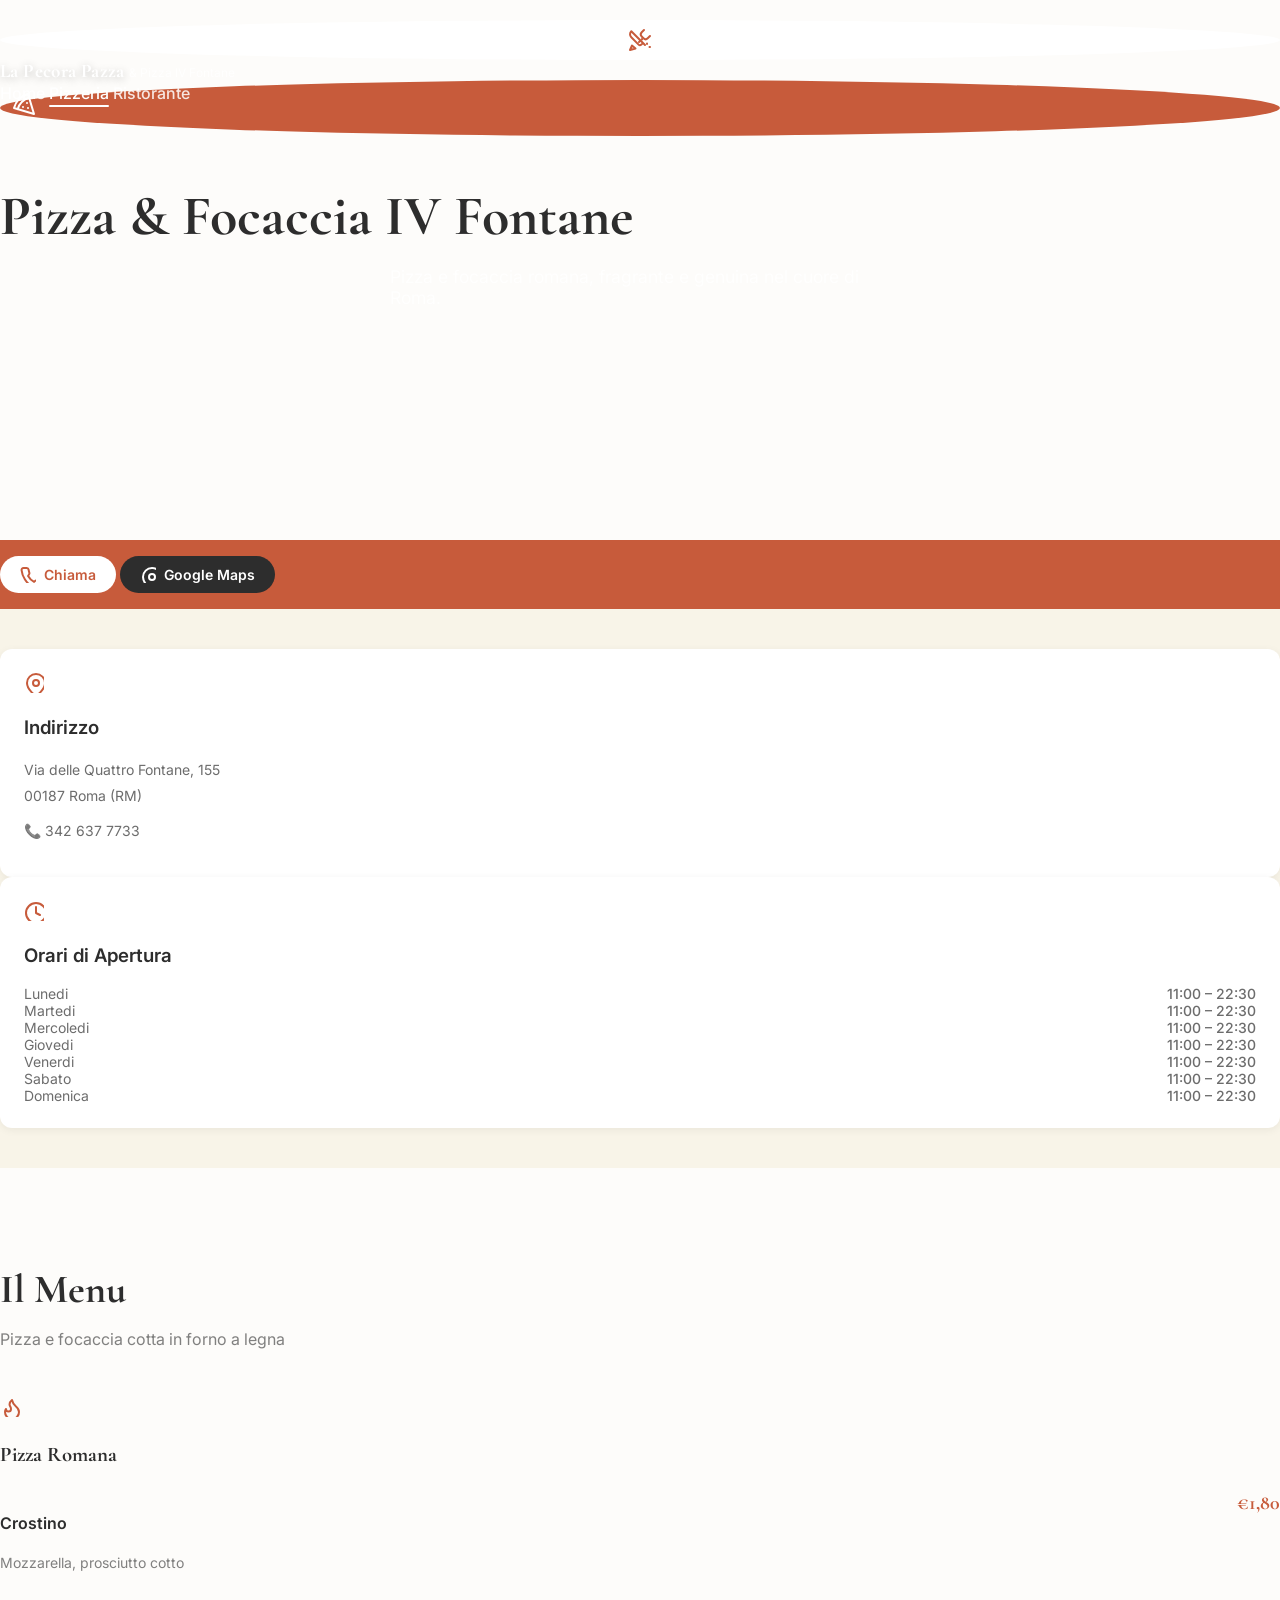
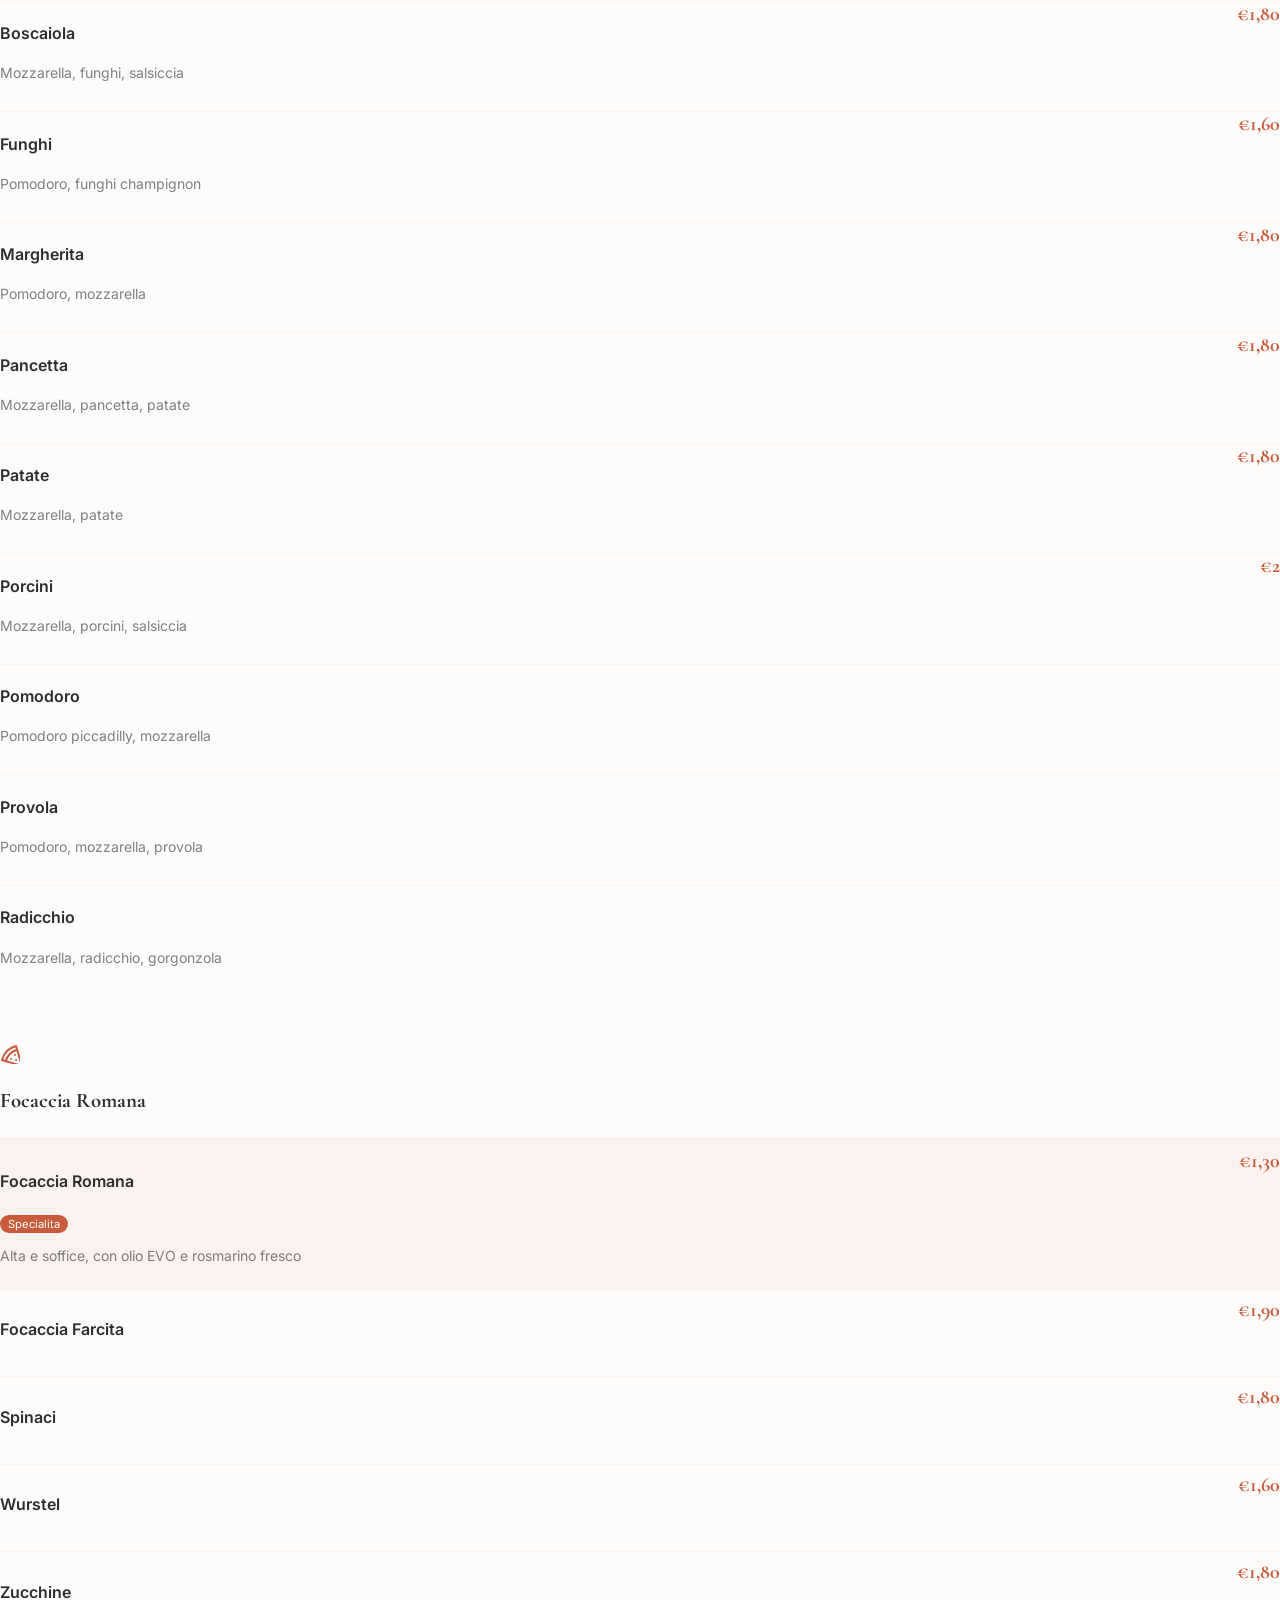
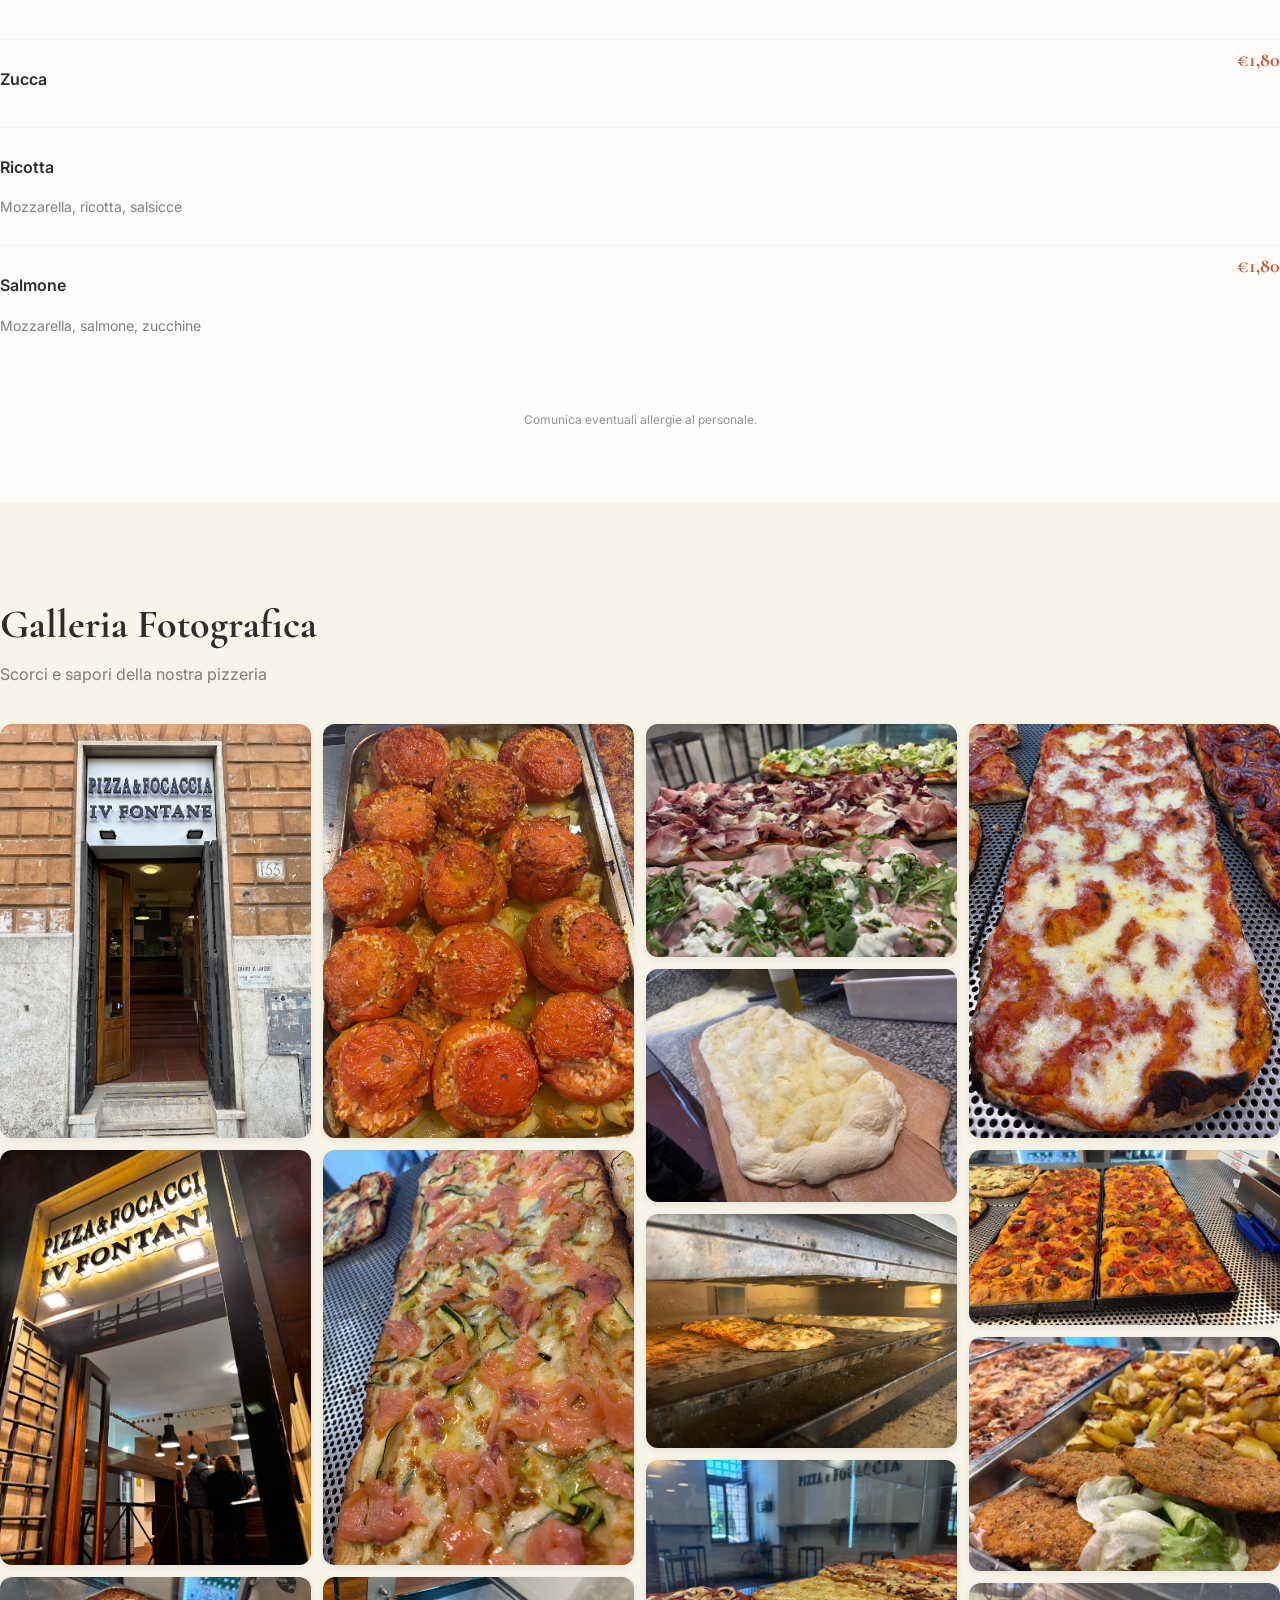
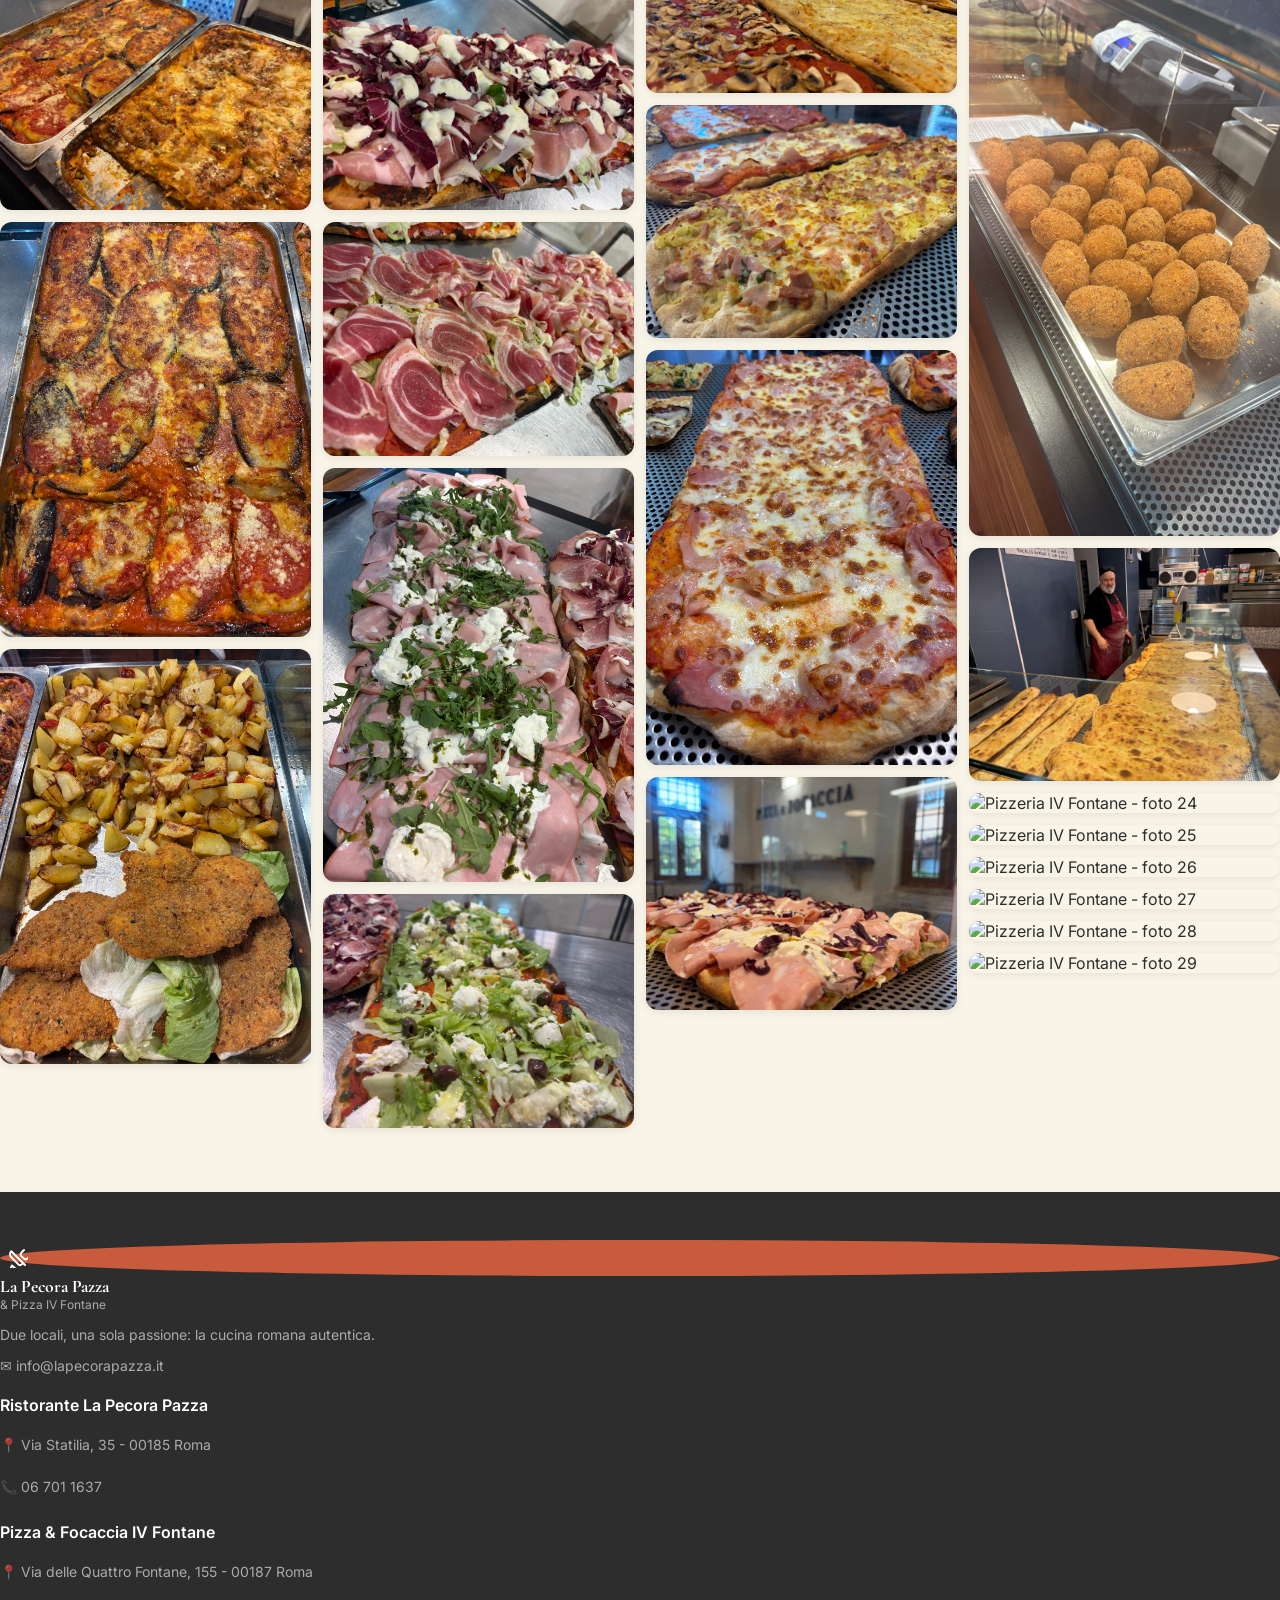
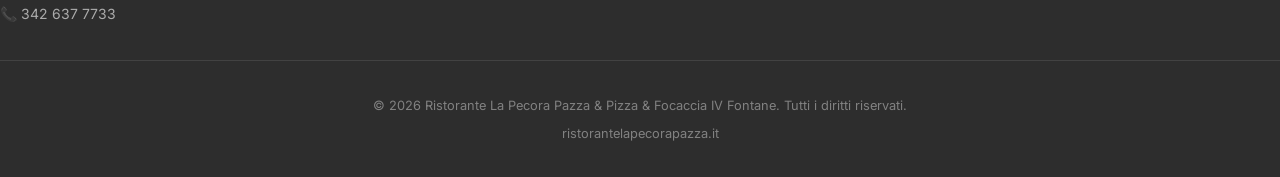
==== commit 6af07d11: "Update pizzeria.html" ====
--- a/pizzeria.html
+++ b/pizzeria.html
@@ -279,6 +279,12 @@
           <div class="gallery-item" data-index="20"><img src="pizzeria_21.jpeg" alt="Pizzeria IV Fontane - foto 21" loading="lazy"></div>
           <div class="gallery-item" data-index="21"><img src="pizzeria_22.jpeg" alt="Pizzeria IV Fontane - foto 22" loading="lazy"></div>
           <div class="gallery-item" data-index="22"><img src="pizzeria_23.jpeg" alt="Pizzeria IV Fontane - foto 23" loading="lazy"></div>
+          <div class="gallery-item" data-index="23"><img src="pizzeria_24.jpeg" alt="Pizzeria IV Fontane - foto 24" loading="lazy"></div>
+          <div class="gallery-item" data-index="24"><img src="pizzeria_25.jpeg" alt="Pizzeria IV Fontane - foto 25" loading="lazy"></div>
+          <div class="gallery-item" data-index="25"><img src="pizzeria_26.jpeg" alt="Pizzeria IV Fontane - foto 26" loading="lazy"></div>
+          <div class="gallery-item" data-index="26"><img src="pizzeria_27.jpeg" alt="Pizzeria IV Fontane - foto 27" loading="lazy"></div>
+          <div class="gallery-item" data-index="27"><img src="pizzeria_28.jpeg" alt="Pizzeria IV Fontane - foto 28" loading="lazy"></div>
+          <div class="gallery-item" data-index="28"><img src="pizzeria_29.jpeg" alt="Pizzeria IV Fontane - foto 29" loading="lazy"></div>
         </div>
       </div>
     </section>
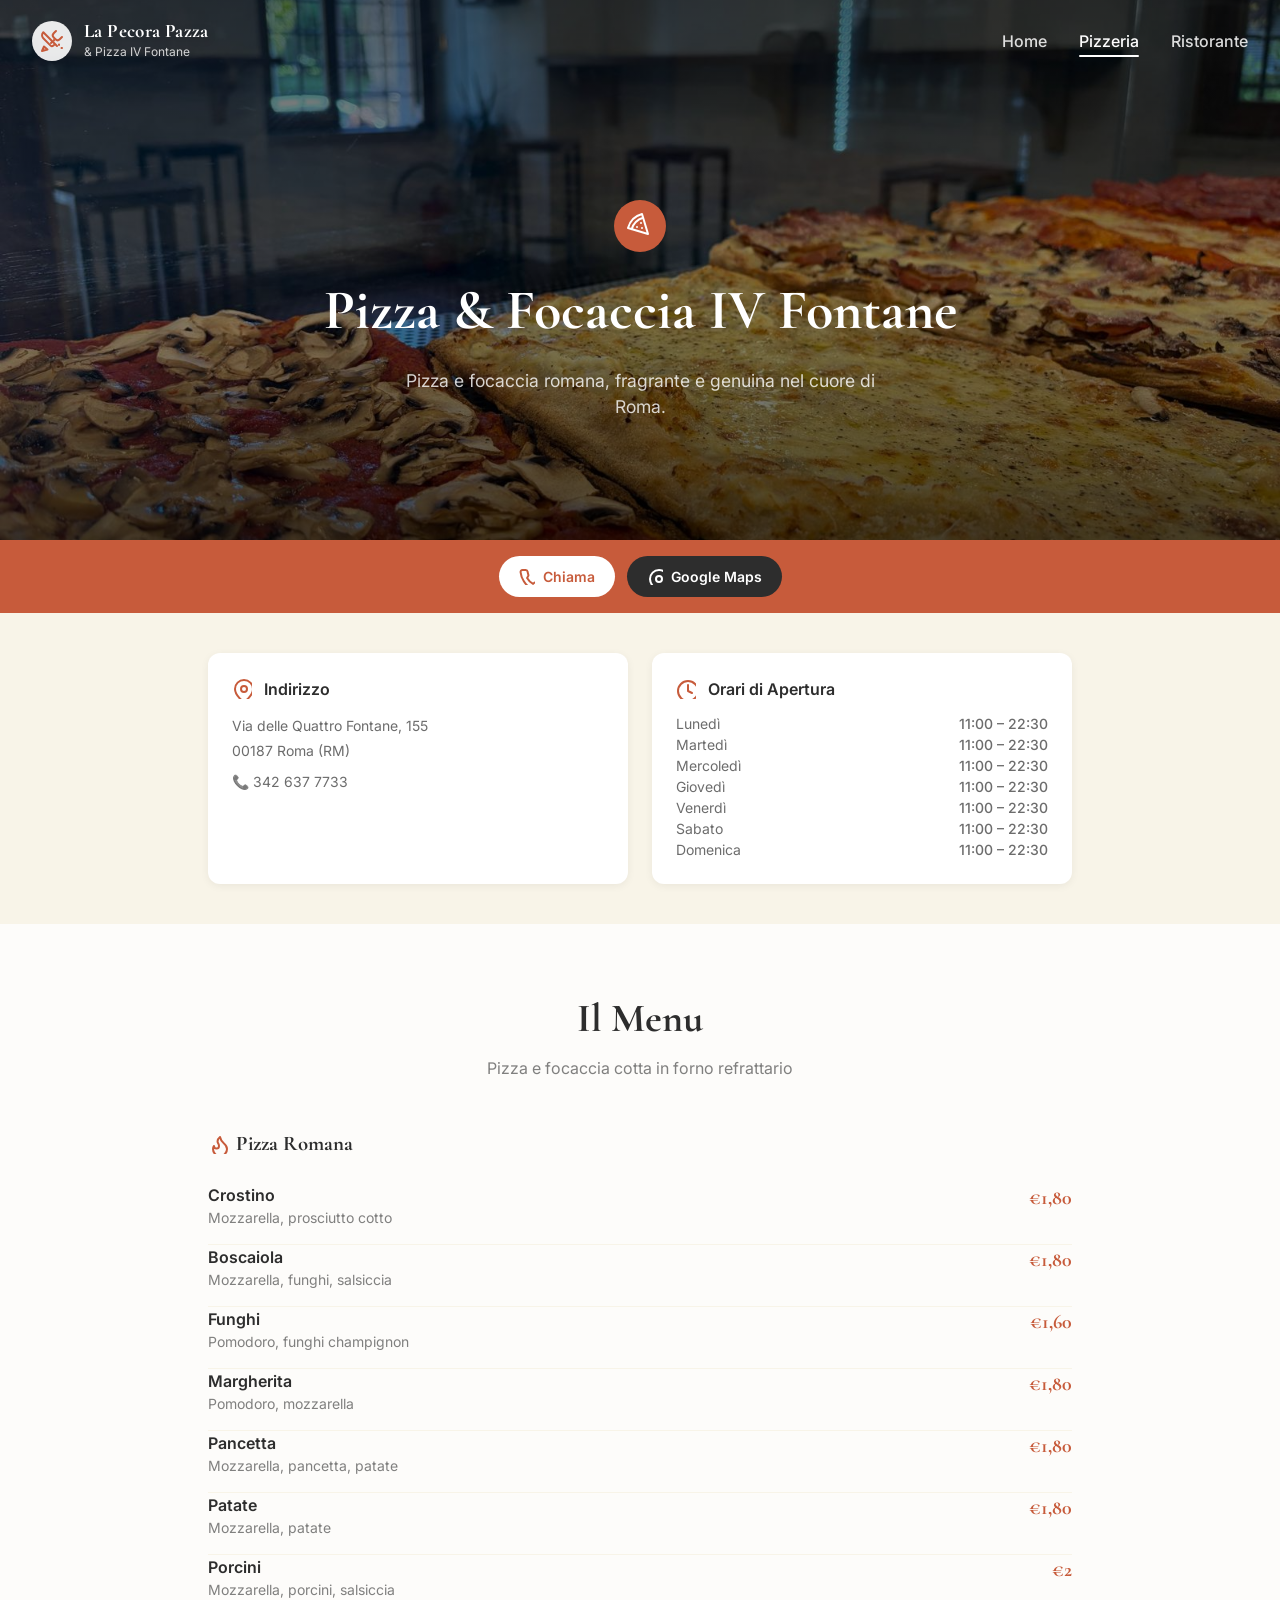
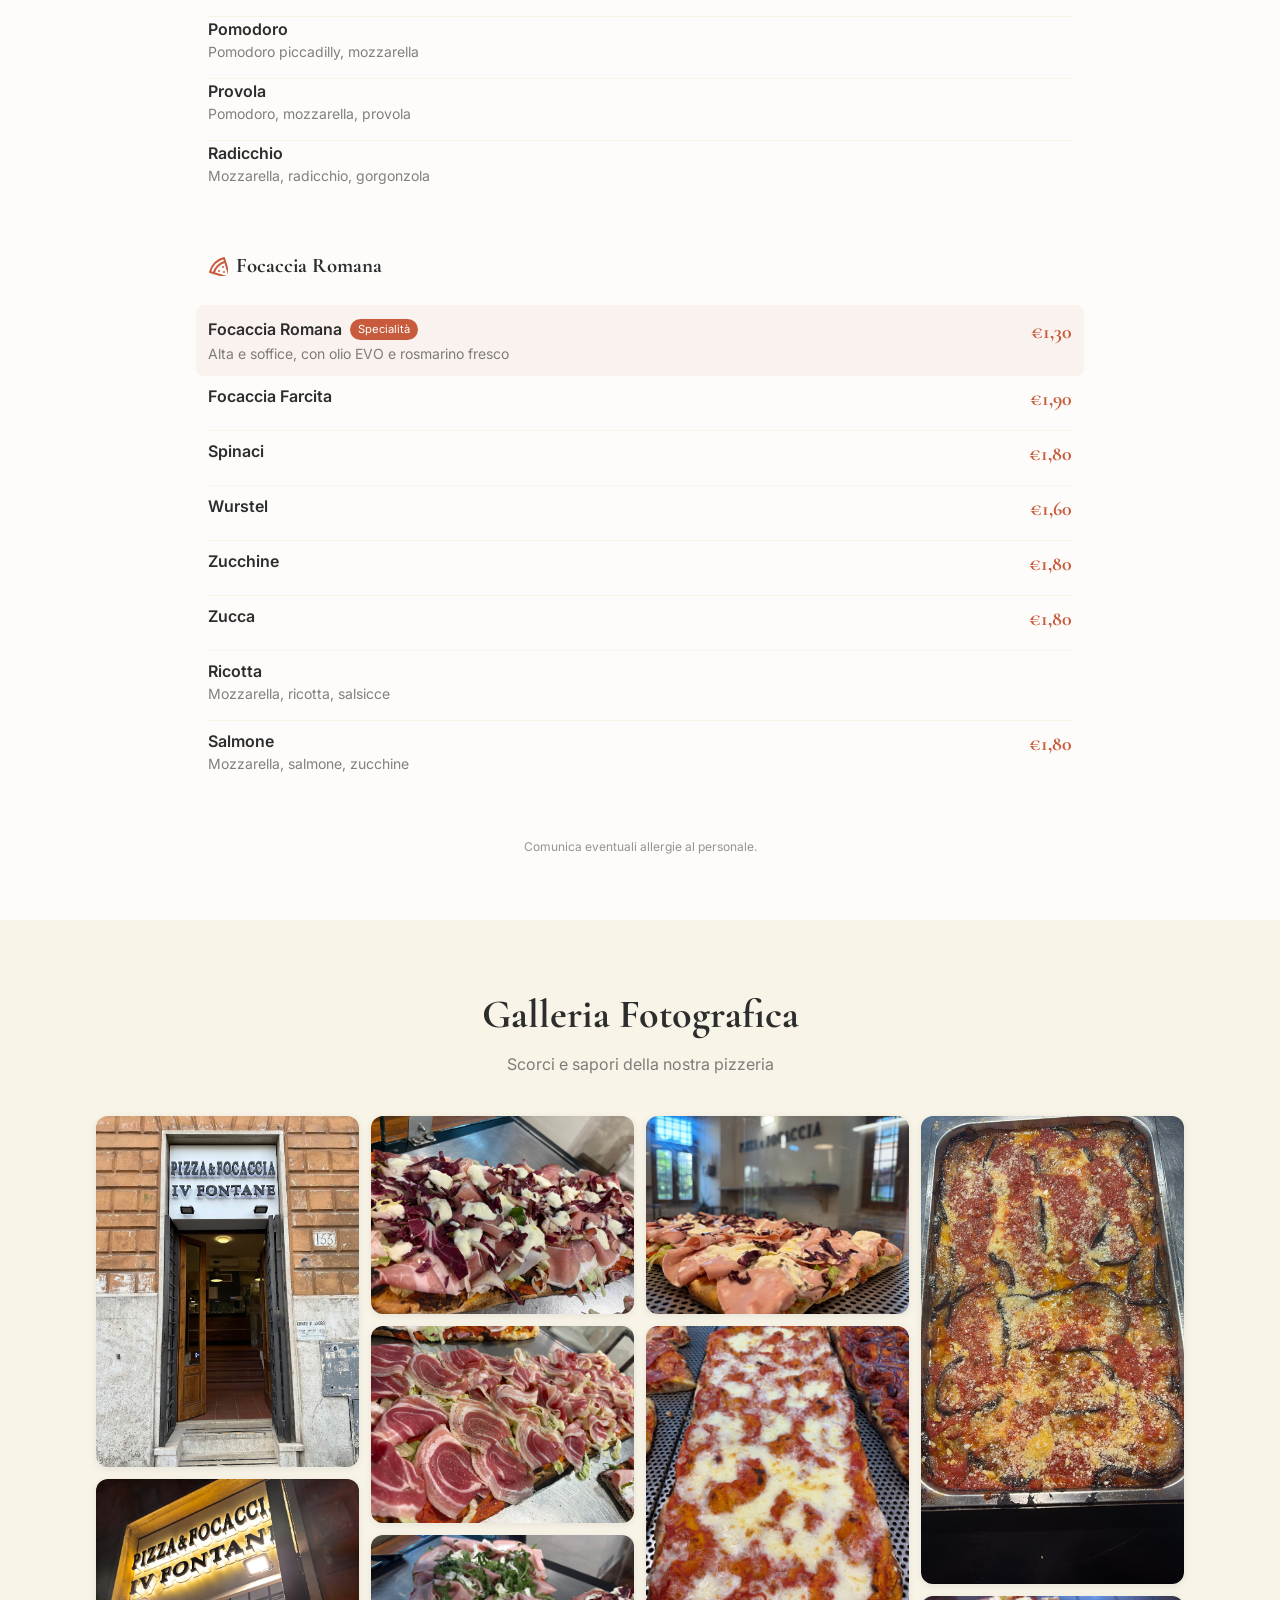
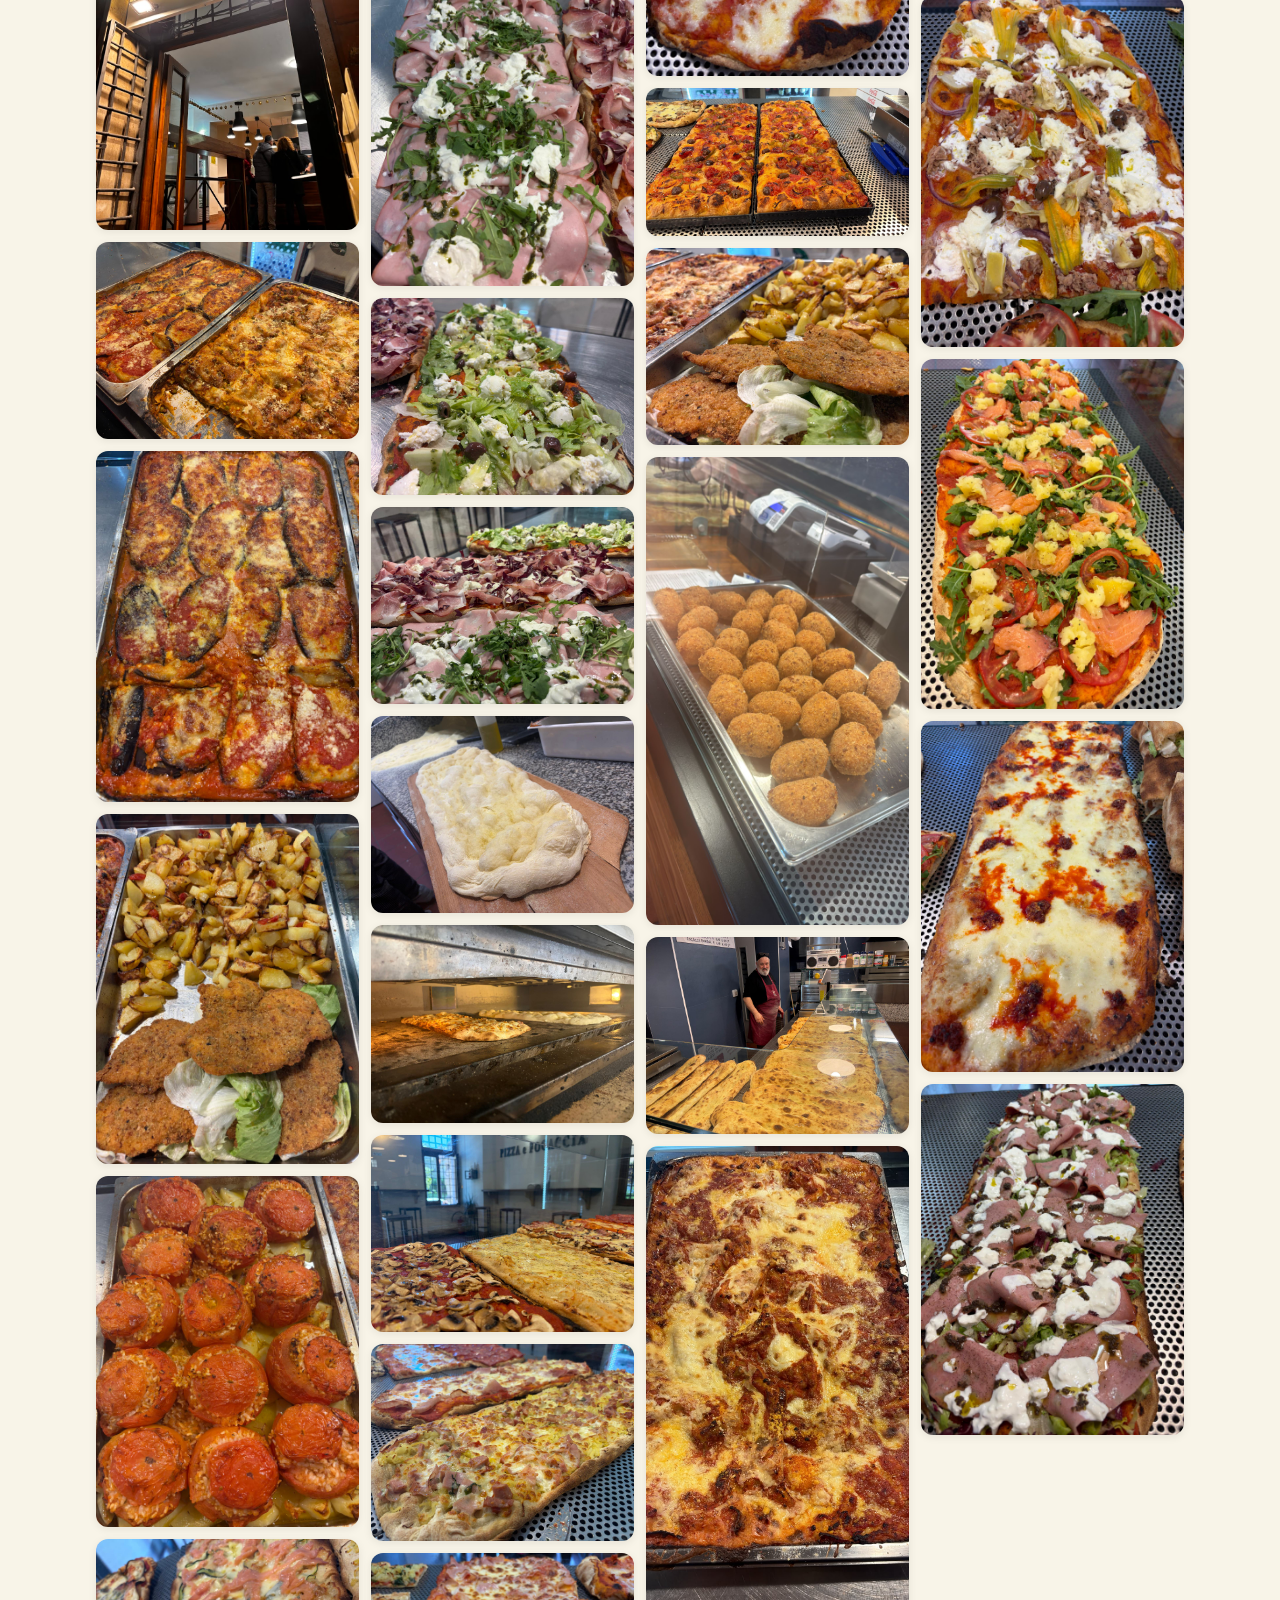
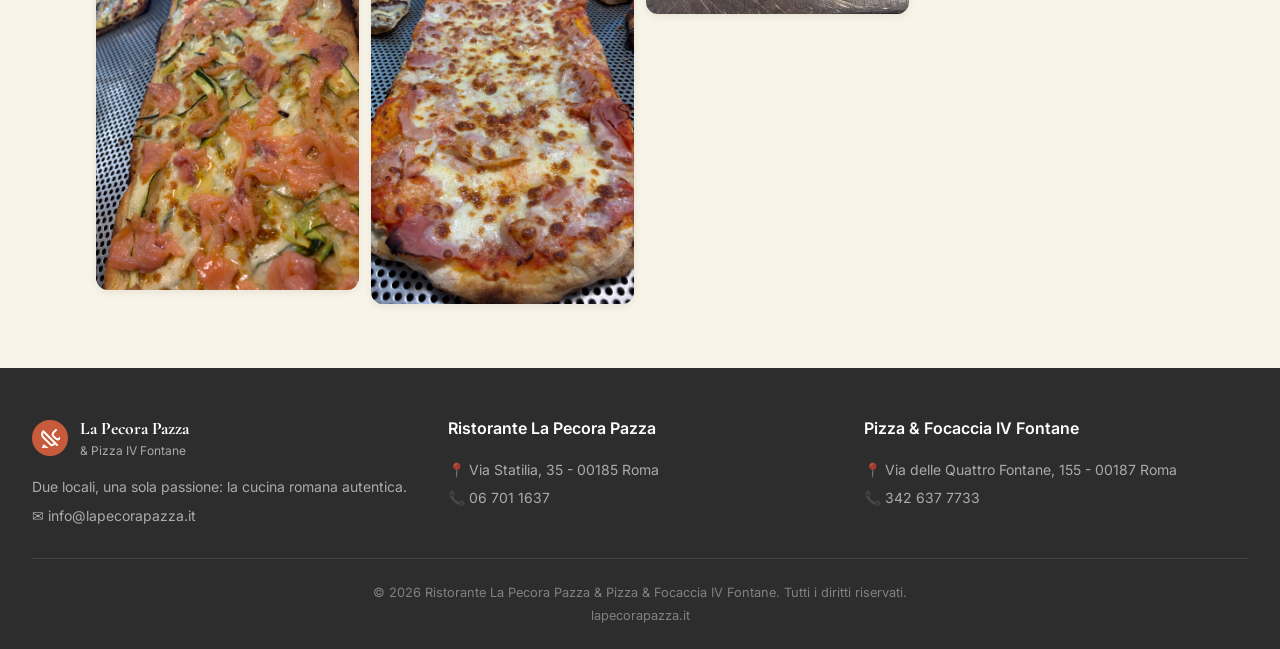
==== commit 0a62d27d: "Add files via upload" ====
--- a/pizzeria.html
+++ b/pizzeria.html
@@ -8,69 +8,59 @@
   <link rel="preconnect" href="https://fonts.googleapis.com">
   <link rel="preconnect" href="https://fonts.gstatic.com" crossorigin>
   <link href="https://fonts.googleapis.com/css2?family=Cormorant+Garamond:ital,wght@0,400;0,500;0,600;0,700;1,400&family=Inter:wght@300;400;500;600&display=swap" rel="stylesheet">
-  <script src="https://cdn.tailwindcss.com"></script>
+  <link rel="icon" href="favicon.svg" type="image/svg+xml" />
+  <meta name="theme-color" content="#C75B3B" />
+  <link rel="canonical" href="https://lapecorapazza.it/pizzeria.html" />
+  <meta property="og:type" content="website" />
+  <meta property="og:site_name" content="La Pecora Pazza & Pizza IV Fontane" />
+  <meta property="og:locale" content="it_IT" />
+  <meta property="og:title" content="Pizza & Focaccia IV Fontane — Pizzeria a Roma" />
+  <meta property="og:description" content="Pizza e focaccia romana cotta in forno refrattario. Via delle Quattro Fontane 155, Roma. Aperto tutti i giorni 11:00–22:30." />
+  <meta property="og:url" content="https://lapecorapazza.it/pizzeria.html" />
+  <meta property="og:image" content="https://lapecorapazza.it/pizzeria_home_cta.jpeg" />
+  <meta name="twitter:card" content="summary_large_image" />
+  <meta name="twitter:title" content="Pizza & Focaccia IV Fontane — Pizzeria a Roma" />
+  <meta name="twitter:description" content="Pizza e focaccia romana cotta in forno refrattario. Via delle Quattro Fontane 155, Roma. Aperto tutti i giorni 11:00–22:30." />
+  <meta name="twitter:image" content="https://lapecorapazza.it/pizzeria_home_cta.jpeg" />
+  <script type="application/ld+json">
+{
+  "@context": "https://schema.org",
+  "@type": "Restaurant",
+  "name": "Pizza & Focaccia IV Fontane",
+  "servesCuisine": "Pizza e focaccia romana",
+  "url": "https://lapecorapazza.it/pizzeria.html",
+  "image": "https://lapecorapazza.it/pizzeria_home_cta.jpeg",
+  "telephone": "+39 342 637 7733",
+  "email": "info@lapecorapazza.it",
+  "priceRange": "€",
+  "address": {
+    "@type": "PostalAddress",
+    "streetAddress": "Via delle Quattro Fontane, 155",
+    "postalCode": "00187",
+    "addressLocality": "Roma",
+    "addressRegion": "RM",
+    "addressCountry": "IT"
+  },
+  "openingHoursSpecification": [
+    {
+      "@type": "OpeningHoursSpecification",
+      "dayOfWeek": [
+        "Monday",
+        "Tuesday",
+        "Wednesday",
+        "Thursday",
+        "Friday",
+        "Saturday",
+        "Sunday"
+      ],
+      "opens": "11:00",
+      "closes": "22:30"
+    }
+  ]
+}
+  </script>
   <link rel="stylesheet" href="styles.css">
 
-  <style>
-    /* Lightbox */
-    #lightbox {
-      display: none;
-      position: fixed;
-      inset: 0;
-      z-index: 1000;
-      background: rgba(0,0,0,0.92);
-      align-items: center;
-      justify-content: center;
-    }
-    #lightbox.active { display: flex; }
-    #lightbox img {
-      max-width: 90vw;
-      max-height: 88vh;
-      object-fit: contain;
-      border-radius: 8px;
-      box-shadow: 0 8px 48px rgba(0,0,0,0.6);
-      user-select: none;
-    }
-    #lightbox-close {
-      position: absolute;
-      top: 20px; right: 24px;
-      background: rgba(255,255,255,0.12);
-      border: none;
-      color: #fff;
-      font-size: 1.8rem;
-      line-height: 1;
-      width: 44px; height: 44px;
-      border-radius: 50%;
-      cursor: pointer;
-      display: flex; align-items: center; justify-content: center;
-      transition: background 0.2s;
-    }
-    #lightbox-close:hover { background: rgba(255,255,255,0.25); }
-    #lightbox-prev, #lightbox-next {
-      position: absolute;
-      top: 50%; transform: translateY(-50%);
-      background: rgba(255,255,255,0.12);
-      border: none;
-      color: #fff;
-      font-size: 1.5rem;
-      width: 48px; height: 48px;
-      border-radius: 50%;
-      cursor: pointer;
-      display: flex; align-items: center; justify-content: center;
-      transition: background 0.2s;
-    }
-    #lightbox-prev:hover, #lightbox-next:hover { background: rgba(255,255,255,0.25); }
-    #lightbox-prev { left: 16px; }
-    #lightbox-next { right: 16px; }
-    #lightbox-counter {
-      position: absolute;
-      bottom: 20px; left: 50%; transform: translateX(-50%);
-      color: rgba(255,255,255,0.6);
-      font-size: 0.85rem;
-      font-family: 'Inter', sans-serif;
-    }
-    .gallery-item { cursor: pointer; }
-  </style>
 </head>
 <body class="flex flex-col min-h-screen">
 
@@ -172,11 +162,11 @@
               <h3 style="font-weight:600; color:var(--color-charcoal);">Orari di Apertura</h3>
             </div>
             <div style="font-size:0.875rem;">
-              <div class="orari-row"><span>Lunedi</span><span style="font-weight:500;">11:00 – 22:30</span></div>
-              <div class="orari-row"><span>Martedi</span><span style="font-weight:500;">11:00 – 22:30</span></div>
-              <div class="orari-row"><span>Mercoledi</span><span style="font-weight:500;">11:00 – 22:30</span></div>
-              <div class="orari-row"><span>Giovedi</span><span style="font-weight:500;">11:00 – 22:30</span></div>
-              <div class="orari-row"><span>Venerdi</span><span style="font-weight:500;">11:00 – 22:30</span></div>
+              <div class="orari-row"><span>Lunedì</span><span style="font-weight:500;">11:00 – 22:30</span></div>
+              <div class="orari-row"><span>Martedì</span><span style="font-weight:500;">11:00 – 22:30</span></div>
+              <div class="orari-row"><span>Mercoledì</span><span style="font-weight:500;">11:00 – 22:30</span></div>
+              <div class="orari-row"><span>Giovedì</span><span style="font-weight:500;">11:00 – 22:30</span></div>
+              <div class="orari-row"><span>Venerdì</span><span style="font-weight:500;">11:00 – 22:30</span></div>
               <div class="orari-row"><span>Sabato</span><span style="font-weight:500;">11:00 – 22:30</span></div>
               <div class="orari-row"><span>Domenica</span><span style="font-weight:500;">11:00 – 22:30</span></div>
             </div>
@@ -190,7 +180,7 @@
       <div class="max-w-4xl mx-auto px-4">
         <div class="text-center" style="margin-bottom:48px;">
           <h2 class="font-serif" style="font-size:clamp(1.8rem,4vw,2.5rem); font-weight:700; color:var(--color-charcoal); margin-bottom:8px;">Il Menu</h2>
-          <p style="color:rgba(45,45,45,0.6);">Pizza e focaccia cotta in forno a legna</p>
+          <p style="color:rgba(45,45,45,0.6);">Pizza e focaccia cotta in forno refrattario</p>
         </div>
 
         <!-- Pizze Classiche -->
@@ -222,16 +212,16 @@
           <div style="display:flex; flex-direction:column; gap:8px;">
             <div class="menu-item-highlight terracotta-bg">
               <div style="flex:1; padding-right:16px;">
-                <div class="flex items-center gap-2" style="margin-bottom:2px;"><h4 style="font-weight:600; color:var(--color-charcoal);">Focaccia Romana</h4><span class="badge-terracotta">Specialita</span></div>
+                <div class="flex items-center gap-2" style="margin-bottom:2px;"><h4 style="font-weight:600; color:var(--color-charcoal);">Focaccia Romana</h4><span class="badge-terracotta">Specialità</span></div>
                 <p style="color:rgba(45,45,45,0.6); font-size:0.875rem;">Alta e soffice, con olio EVO e rosmarino fresco</p>
               </div>
               <span class="menu-price-terracotta">€1,30</span>
             </div>
-            <div class="menu-item"><div style="flex:1; padding-right:16px;"><h4 style="font-weight:600; color:var(--color-charcoal);">Focaccia Farcita</h4><p style="color:rgba(45,45,45,0.6); font-size:0.875rem;"></p></div><span class="menu-price-terracotta">€1,90</span></div>
-            <div class="menu-item"><div style="flex:1; padding-right:16px;"><h4 style="font-weight:600; color:var(--color-charcoal);">Spinaci</h4><p style="color:rgba(45,45,45,0.6); font-size:0.875rem;"></p></div><span class="menu-price-terracotta">€1,80</span></div>
-            <div class="menu-item"><div style="flex:1; padding-right:16px;"><h4 style="font-weight:600; color:var(--color-charcoal);">Wurstel</h4><p style="color:rgba(45,45,45,0.6); font-size:0.875rem;"></p></div><span class="menu-price-terracotta">€1,60</span></div>
-            <div class="menu-item"><div style="flex:1; padding-right:16px;"><h4 style="font-weight:600; color:var(--color-charcoal);">Zucchine</h4><p style="color:rgba(45,45,45,0.6); font-size:0.875rem;"></p></div><span class="menu-price-terracotta">€1,80</span></div>
-            <div class="menu-item"><div style="flex:1; padding-right:16px;"><h4 style="font-weight:600; color:var(--color-charcoal);">Zucca</h4><p style="color:rgba(45,45,45,0.6); font-size:0.875rem;"></p></div><span class="menu-price-terracotta">€1,80</span></div>
+            <div class="menu-item"><div style="flex:1; padding-right:16px;"><h4 style="font-weight:600; color:var(--color-charcoal);">Focaccia Farcita</h4></div><span class="menu-price-terracotta">€1,90</span></div>
+            <div class="menu-item"><div style="flex:1; padding-right:16px;"><h4 style="font-weight:600; color:var(--color-charcoal);">Spinaci</h4></div><span class="menu-price-terracotta">€1,80</span></div>
+            <div class="menu-item"><div style="flex:1; padding-right:16px;"><h4 style="font-weight:600; color:var(--color-charcoal);">Wurstel</h4></div><span class="menu-price-terracotta">€1,60</span></div>
+            <div class="menu-item"><div style="flex:1; padding-right:16px;"><h4 style="font-weight:600; color:var(--color-charcoal);">Zucchine</h4></div><span class="menu-price-terracotta">€1,80</span></div>
+            <div class="menu-item"><div style="flex:1; padding-right:16px;"><h4 style="font-weight:600; color:var(--color-charcoal);">Zucca</h4></div><span class="menu-price-terracotta">€1,80</span></div>
             <div class="menu-item"><div style="flex:1; padding-right:16px;"><h4 style="font-weight:600; color:var(--color-charcoal);">Ricotta</h4><p style="color:rgba(45,45,45,0.6); font-size:0.875rem;">Mozzarella, ricotta, salsicce</p></div><span class="menu-price-terracotta"></span></div>
             <div class="menu-item" style="border-bottom:none;"><div style="flex:1; padding-right:16px;"><h4 style="font-weight:600; color:var(--color-charcoal);">Salmone</h4><p style="color:rgba(45,45,45,0.6); font-size:0.875rem;">Mozzarella, salmone, zucchine</p></div><span class="menu-price-terracotta">€1,80</span></div>
           </div>
@@ -255,7 +245,7 @@
           <p style="color:rgba(45,45,45,0.6);">Scorci e sapori della nostra pizzeria</p>
         </div>
 
-        <div class="gallery-grid" id="gallery">
+        <div class="gallery-grid" id="gallery" data-gallery>
           <div class="gallery-item" data-index="0"><img src="pizzeria_1.jpeg" alt="Pizzeria IV Fontane - foto 1" loading="lazy"></div>
           <div class="gallery-item" data-index="1"><img src="pizzeria_2.jpeg" alt="Pizzeria IV Fontane - foto 2" loading="lazy"></div>
           <div class="gallery-item" data-index="2"><img src="pizzeria_3.jpeg" alt="Pizzeria IV Fontane - foto 3" loading="lazy"></div>
@@ -325,7 +315,7 @@
       </div>
       <div style="border-top:1px solid rgba(255,255,255,0.1); padding-top:24px; text-align:center; color:rgba(255,255,255,0.4); font-size:0.8rem;">
         <p>&copy; <span id="year"></span> Ristorante La Pecora Pazza & Pizza & Focaccia IV Fontane. Tutti i diritti riservati.</p>
-        <p style="margin-top:4px;">ristorantelapecorapazza.it</p>
+        <p style="margin-top:4px;">lapecorapazza.it</p>
       </div>
     </div>
   </footer>
@@ -333,70 +323,9 @@
   <script>
     document.getElementById('year').textContent = new Date().getFullYear();
 
-    // ── Lightbox ──────────────────────────────────────────────
-    const images = Array.from(document.querySelectorAll('#gallery .gallery-item img'));
-    const lightbox     = document.getElementById('lightbox');
-    const lbImg        = document.getElementById('lightbox-img');
-    const lbClose      = document.getElementById('lightbox-close');
-    const lbPrev       = document.getElementById('lightbox-prev');
-    const lbNext       = document.getElementById('lightbox-next');
-    const lbCounter    = document.getElementById('lightbox-counter');
-    let current = 0;
-
-    function openLightbox(index) {
-      current = index;
-      lbImg.src = images[current].src;
-      lbImg.alt = images[current].alt;
-      lbCounter.textContent = (current + 1) + ' / ' + images.length;
-      lightbox.classList.add('active');
-      document.body.style.overflow = 'hidden';
-    }
-
-    function closeLightbox() {
-      lightbox.classList.remove('active');
-      document.body.style.overflow = '';
-      lbImg.src = '';
-    }
-
-    function showPrev() {
-      current = (current - 1 + images.length) % images.length;
-      lbImg.src = images[current].src;
-      lbImg.alt = images[current].alt;
-      lbCounter.textContent = (current + 1) + ' / ' + images.length;
-    }
-
-    function showNext() {
-      current = (current + 1) % images.length;
-      lbImg.src = images[current].src;
-      lbImg.alt = images[current].alt;
-      lbCounter.textContent = (current + 1) + ' / ' + images.length;
-    }
-
-    // Attach click to each gallery item
-    document.querySelectorAll('#gallery .gallery-item').forEach(function(item) {
-      item.addEventListener('click', function() {
-        openLightbox(parseInt(this.dataset.index));
-      });
-    });
-
-    lbClose.addEventListener('click', closeLightbox);
-    lbPrev.addEventListener('click', showPrev);
-    lbNext.addEventListener('click', showNext);
-
-    // Close on backdrop click
-    lightbox.addEventListener('click', function(e) {
-      if (e.target === lightbox) closeLightbox();
-    });
-
-    // Keyboard navigation
-    document.addEventListener('keydown', function(e) {
-      if (!lightbox.classList.contains('active')) return;
-      if (e.key === 'Escape')       closeLightbox();
-      if (e.key === 'ArrowLeft')    showPrev();
-      if (e.key === 'ArrowRight')   showNext();
-    });
   </script>
 
+  <script src="lightbox.js"></script>
   <script src="nav.js"></script>
 </body>
 </html>
--- a/styles.css
+++ b/styles.css
@@ -8,12 +8,50 @@
   --color-gold: #D4A853;
 }
 
-html { scroll-behavior: smooth; }
+/* ─────────────────────────────────────────────
+   RESET
+   Sostituisce il Preflight di Tailwind, che prima
+   arrivava dal CDN. Mantiene invariate le rese
+   tipografiche gia' presenti nelle pagine.
+───────────────────────────────────────────── */
+*, *::before, *::after { box-sizing: border-box; }
+
+h1, h2, h3, h4, h5, h6, p, figure, blockquote, dl, dd {
+  margin: 0;
+  font-size: inherit;
+  font-weight: inherit;
+}
+
+ul, ol { list-style: none; margin: 0; padding: 0; }
+
+img, svg, video, canvas { display: block; vertical-align: middle; }
+img, video { max-width: 100%; height: auto; }
+
+button {
+  background: transparent;
+  font-family: inherit;
+  font-size: 100%;
+  font-weight: inherit;
+  line-height: inherit;
+  color: inherit;
+  margin: 0;
+  padding: 0;
+  border: 0;
+}
+
+a { color: inherit; text-decoration: inherit; }
+
+html {
+  scroll-behavior: smooth;
+  line-height: 1.5;
+  -webkit-text-size-adjust: 100%;
+}
 
 body {
   font-family: 'Inter', sans-serif;
   background-color: var(--color-warm-white);
   color: var(--color-charcoal);
+  line-height: inherit;
   margin: 0;
 }
 
@@ -317,3 +355,142 @@
 
 /* Contorni grid */
 .contorno-card { background: rgba(248,244,232,0.5); padding: 16px; border-radius: 8px; }
+
+/* ─────────────────────────────────────────────
+   LIGHTBOX GALLERIA (condiviso pizzeria/ristorante)
+───────────────────────────────────────────── */
+#lightbox {
+  display: none;
+  position: fixed;
+  inset: 0;
+  z-index: 1000;
+  background: rgba(0,0,0,0.92);
+  align-items: center;
+  justify-content: center;
+}
+#lightbox.active { display: flex; }
+#lightbox img {
+  max-width: 90vw;
+  max-height: 88vh;
+  object-fit: contain;
+  border-radius: 8px;
+  box-shadow: 0 8px 48px rgba(0,0,0,0.6);
+  user-select: none;
+}
+#lightbox-close {
+  position: absolute;
+  top: 20px; right: 24px;
+  background: rgba(255,255,255,0.12);
+  color: #fff;
+  font-size: 1.8rem;
+  line-height: 1;
+  width: 44px; height: 44px;
+  border-radius: 50%;
+  cursor: pointer;
+  display: flex; align-items: center; justify-content: center;
+  transition: background 0.2s;
+}
+#lightbox-close:hover { background: rgba(255,255,255,0.25); }
+#lightbox-prev, #lightbox-next {
+  position: absolute;
+  top: 50%; transform: translateY(-50%);
+  background: rgba(255,255,255,0.12);
+  color: #fff;
+  font-size: 1.5rem;
+  width: 48px; height: 48px;
+  border-radius: 50%;
+  cursor: pointer;
+  display: flex; align-items: center; justify-content: center;
+  transition: background 0.2s;
+}
+#lightbox-prev:hover, #lightbox-next:hover { background: rgba(255,255,255,0.25); }
+#lightbox-prev { left: 16px; }
+#lightbox-next { right: 16px; }
+#lightbox-counter {
+  position: absolute;
+  bottom: 20px; left: 50%; transform: translateX(-50%);
+  color: rgba(255,255,255,0.6);
+  font-size: 0.85rem;
+  font-family: 'Inter', sans-serif;
+}
+.gallery-item { cursor: pointer; }
+
+/* Griglia galleria ristorante */
+.gallery-grid-fixed img {
+  width: 100%;
+  height: 250px;
+  object-fit: cover;
+  border-radius: 8px;
+  cursor: pointer;
+}
+
+/* ─────────────────────────────────────────────
+   UTILITY DI LAYOUT
+   Equivalenti locali delle classi Tailwind usate
+   nelle pagine (prima caricate dal CDN).
+   Ordine mobile-first: base -> sm -> md -> lg.
+───────────────────────────────────────────── */
+
+/* Display */
+.flex { display: flex; }
+.grid { display: grid; }
+.flex-1 { flex: 1 1 0%; }
+.flex-col { flex-direction: column; }
+.flex-wrap { flex-wrap: wrap; }
+
+/* Allineamenti */
+.items-center { align-items: center; }
+.justify-between { justify-content: space-between; }
+.justify-center { justify-content: center; }
+
+/* Colonne */
+.grid-cols-2 { grid-template-columns: repeat(2, minmax(0, 1fr)); }
+
+/* Gap */
+.gap-2 { gap: 0.5rem; }
+.gap-3 { gap: 0.75rem; }
+.gap-4 { gap: 1rem; }
+.gap-6 { gap: 1.5rem; }
+.gap-8 { gap: 2rem; }
+
+/* Larghezze e centratura */
+.mx-auto { margin-left: auto; margin-right: auto; }
+.max-w-4xl { max-width: 56rem; }
+.max-w-6xl { max-width: 72rem; }
+.max-w-7xl { max-width: 80rem; }
+.min-h-screen { min-height: 100vh; }
+
+/* Spaziature */
+.px-4 { padding-left: 1rem; padding-right: 1rem; }
+
+/* Posizionamento */
+.relative { position: relative; }
+.absolute { position: absolute; }
+.inset-0 { top: 0; right: 0; bottom: 0; left: 0; }
+.z-10 { z-index: 10; }
+.overflow-hidden { overflow: hidden; }
+
+/* Testo */
+.text-center { text-align: center; }
+.text-white { color: #fff; }
+
+/* ── Breakpoint sm (640px) ── */
+@media (min-width: 640px) {
+  .sm\:flex-row { flex-direction: row; }
+  .sm\:gap-8 { gap: 2rem; }
+  .sm\:grid-cols-2 { grid-template-columns: repeat(2, minmax(0, 1fr)); }
+  .sm\:grid-cols-3 { grid-template-columns: repeat(3, minmax(0, 1fr)); }
+  .sm\:px-6 { padding-left: 1.5rem; padding-right: 1.5rem; }
+}
+
+/* ── Breakpoint md (768px) ── */
+@media (min-width: 768px) {
+  .md\:grid-cols-2 { grid-template-columns: repeat(2, minmax(0, 1fr)); }
+  .md\:grid-cols-3 { grid-template-columns: repeat(3, minmax(0, 1fr)); }
+}
+
+/* ── Breakpoint lg (1024px) ── */
+@media (min-width: 1024px) {
+  .lg\:grid-cols-4 { grid-template-columns: repeat(4, minmax(0, 1fr)); }
+  .lg\:px-8 { padding-left: 2rem; padding-right: 2rem; }
+}
